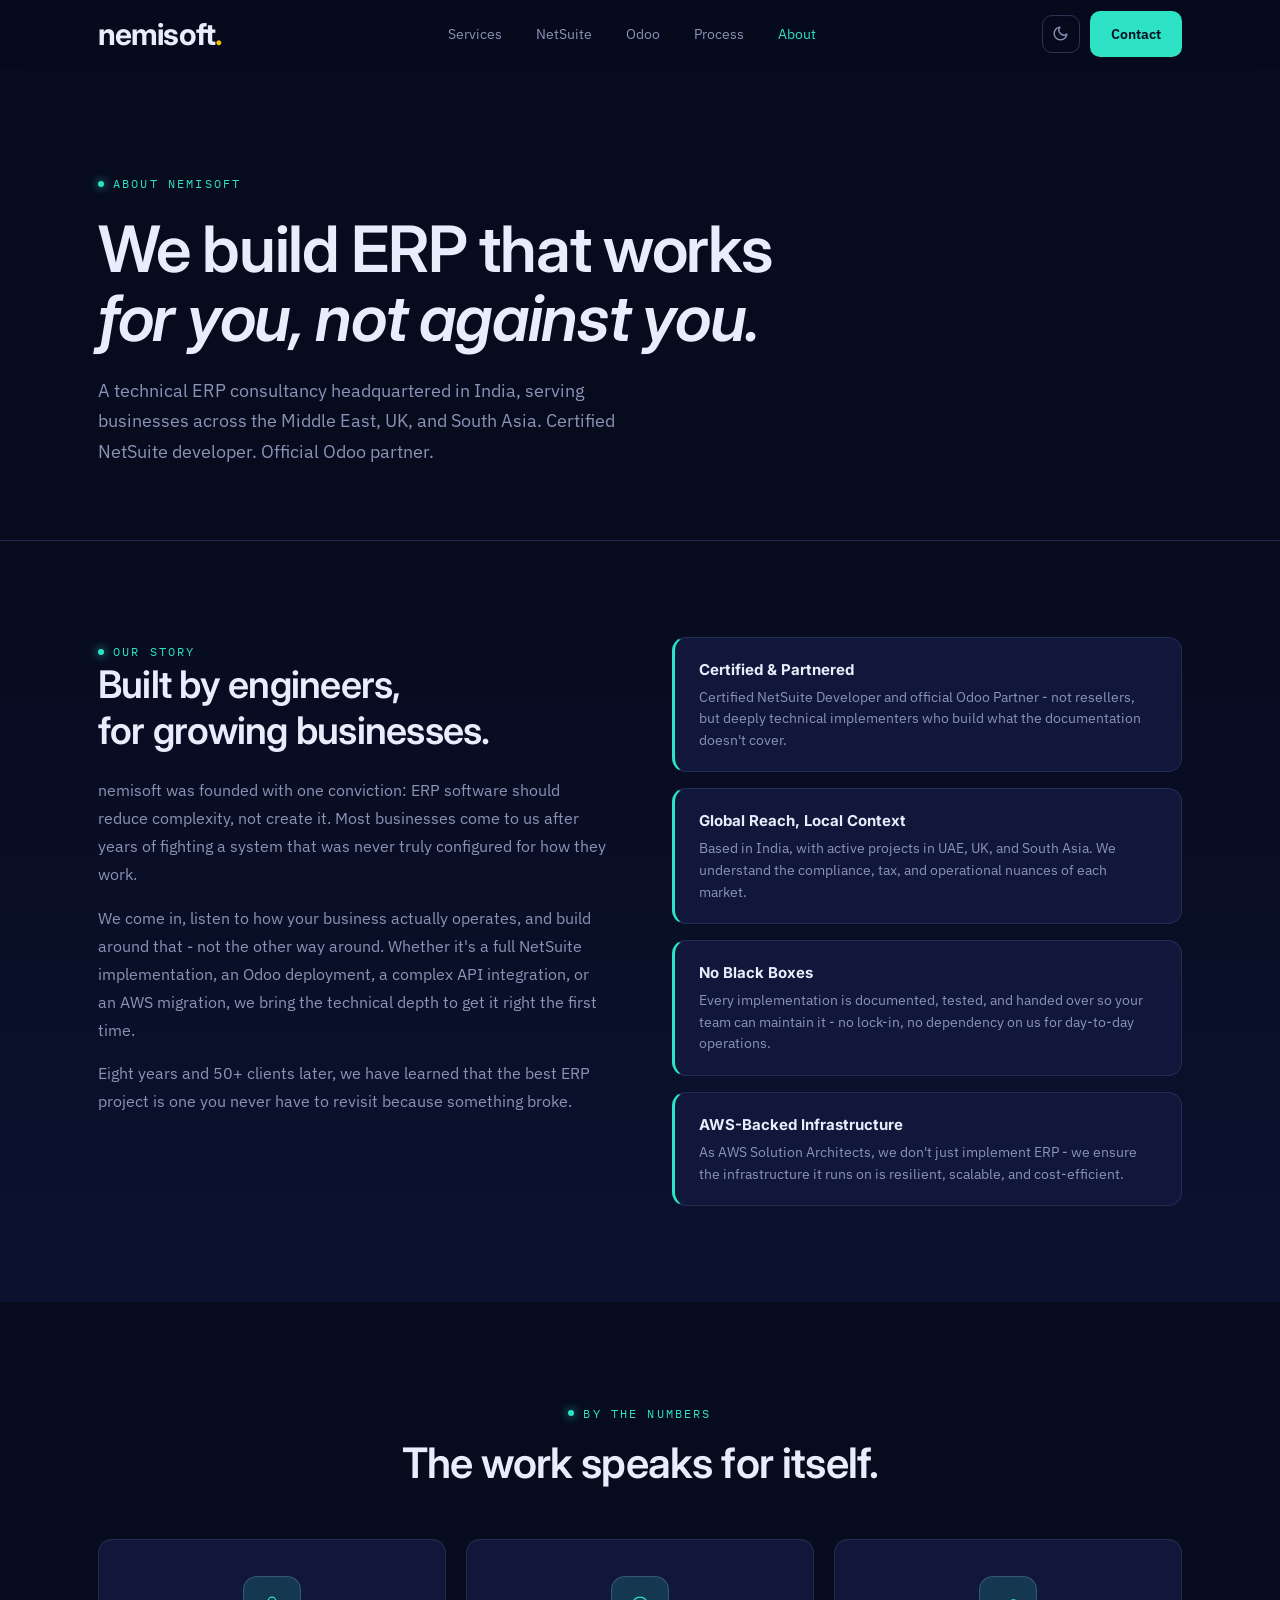
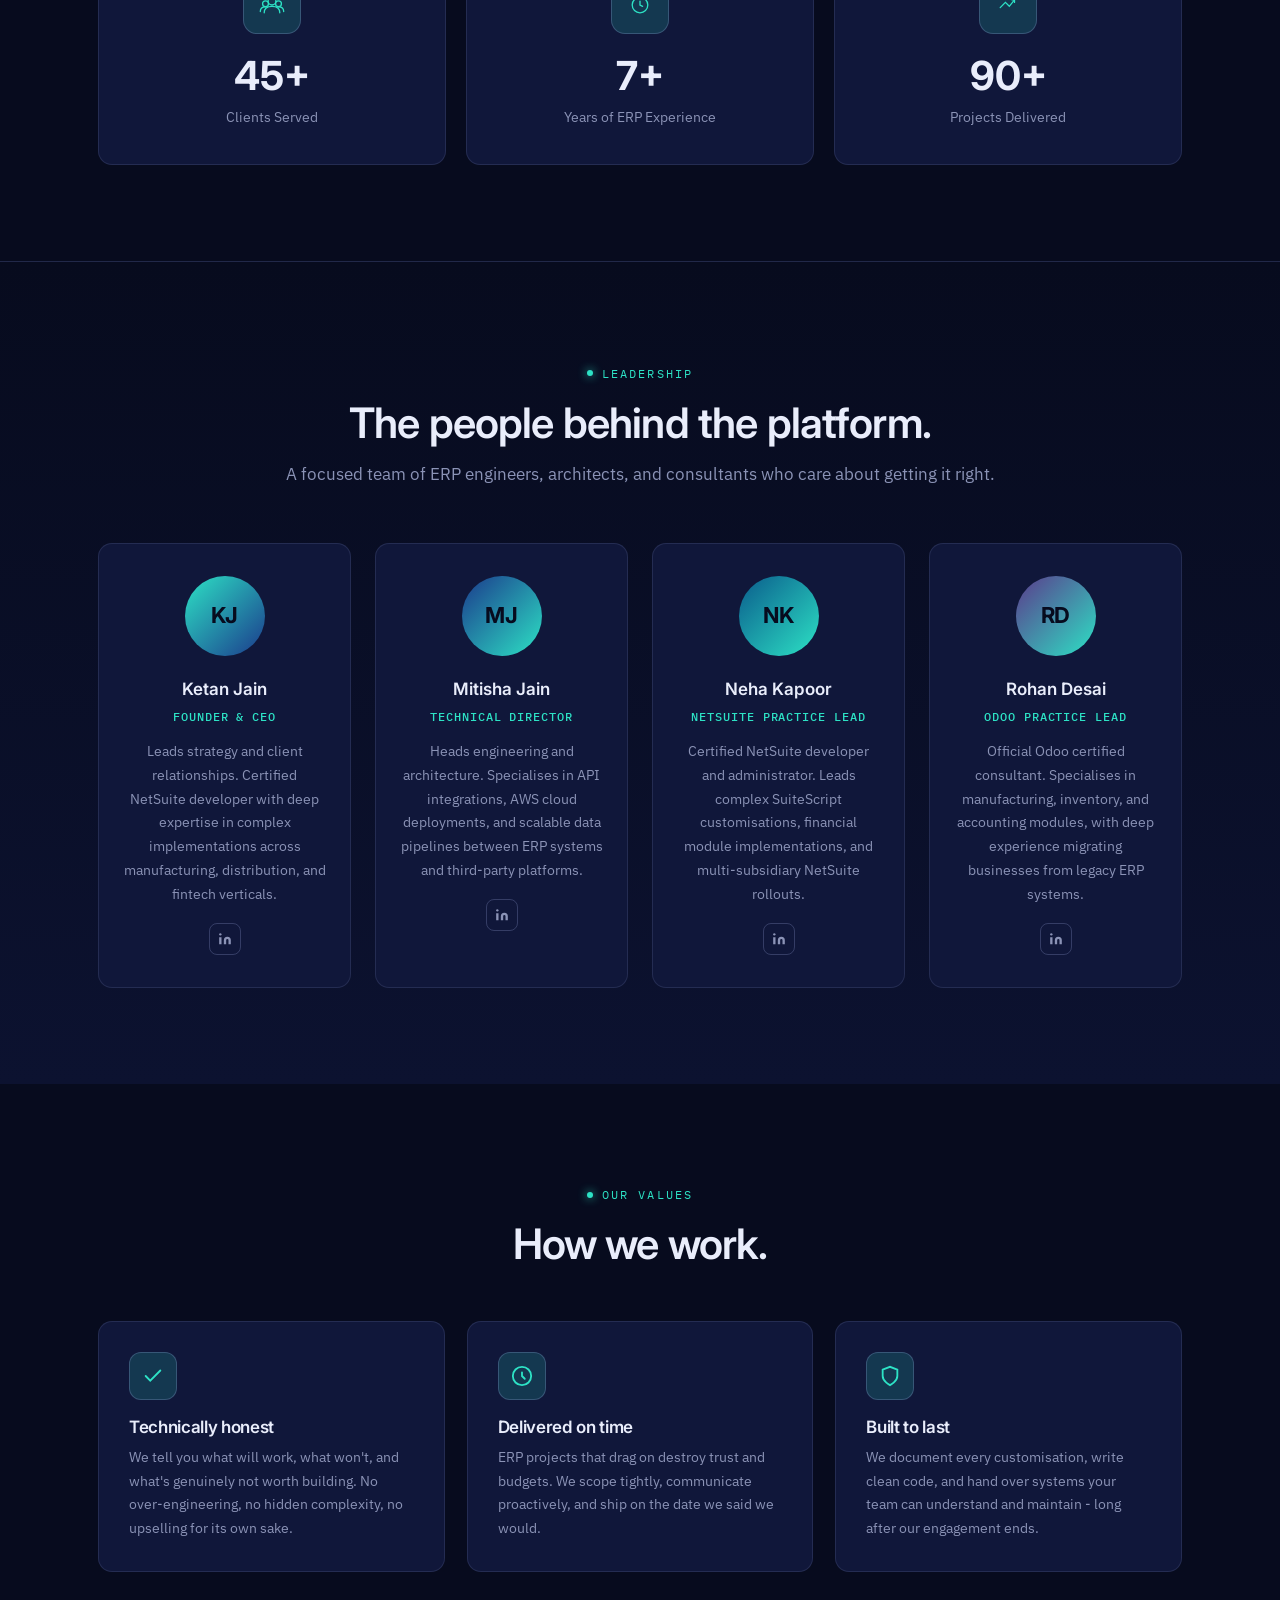
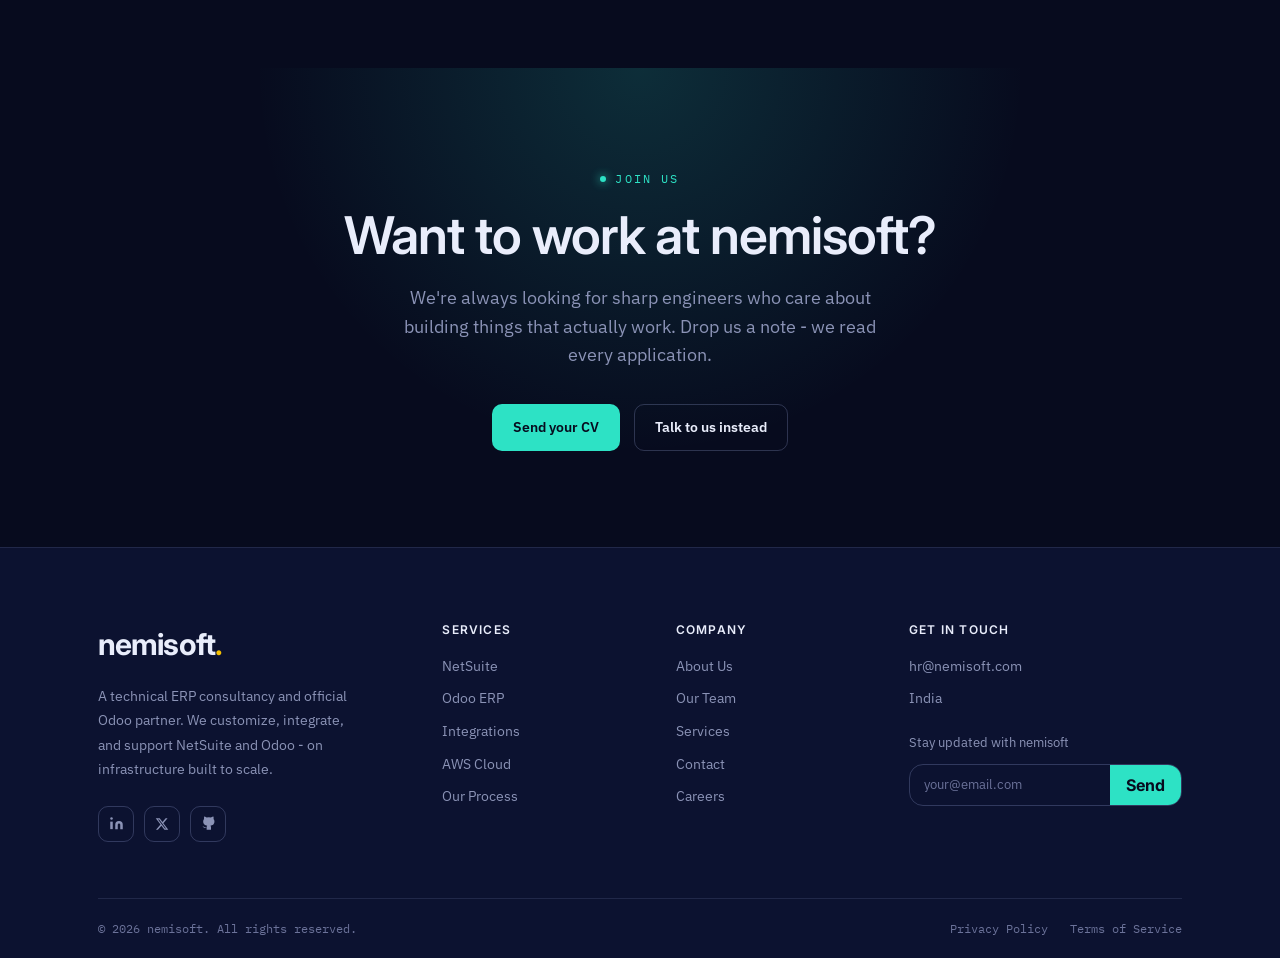
==== about.html @ bb397368 "b" ====
﻿<!DOCTYPE html>
<html lang="en">
<head>
<meta charset="UTF-8">
<meta name="viewport" content="width=device-width, initial-scale=1.0">
<title>About - nemisoft.</title>
<meta name="description" content="nemisoft is a technical ERP consultancy and official Odoo partner. Meet our team and learn how we work.">
<link rel="preconnect" href="https://fonts.googleapis.com">
<link rel="preconnect" href="https://fonts.gstatic.com" crossorigin>
<link href="https://fonts.googleapis.com/css2?family=Inter:wght@500;600;700&family=IBM+Plex+Sans:wght@400;500;600&family=IBM+Plex+Mono:wght@400;500&display=swap" rel="stylesheet">
<link rel="stylesheet" href="styles.css">
</head>
<body>

<header id="hdr">
  <div class="wrap">
    <nav>
      <a href="index.html" class="logo">nemisoft<span class="dot">.</span></a>
      <div class="nav-links">
        <a href="index.html#services">Services</a>
        <a href="index.html#netsuite">NetSuite</a>
        <a href="index.html#odoo-detail">Odoo</a>
        <a href="index.html#process">Process</a>
        <a href="about.html" class="active">About</a>
      </div>
      <div class="nav-right">
        <button class="theme-toggle" id="themeToggle" aria-label="Toggle light/dark theme">
          <svg class="icon-moon" width="17" height="17" viewBox="0 0 24 24" fill="none" stroke="currentColor" stroke-width="2" stroke-linecap="round" stroke-linejoin="round"><path d="M21 12.79A9 9 0 1 1 11.21 3 7 7 0 0 0 21 12.79z"/></svg>
          <svg class="icon-sun" width="17" height="17" viewBox="0 0 24 24" fill="none" stroke="currentColor" stroke-width="2" stroke-linecap="round" stroke-linejoin="round" style="display:none"><circle cx="12" cy="12" r="5"/><line x1="12" y1="1" x2="12" y2="3"/><line x1="12" y1="21" x2="12" y2="23"/><line x1="4.22" y1="4.22" x2="5.64" y2="5.64"/><line x1="18.36" y1="18.36" x2="19.78" y2="19.78"/><line x1="1" y1="12" x2="3" y2="12"/><line x1="21" y1="12" x2="23" y2="12"/><line x1="4.22" y1="19.78" x2="5.64" y2="18.36"/><line x1="18.36" y1="5.64" x2="19.78" y2="4.22"/></svg>
        </button>
        <a href="index.html#contact" class="btn btn-primary">Contact</a>
      </div>
    </nav>
  </div>
</header>

<!-- ABOUT HERO -->
<section class="about-hero">
  <div class="wrap">
    <span class="eyebrow">About nemisoft</span>
    <h1>We build ERP that works<br><em>for you, not against you.</em></h1>
    <p class="lede">A technical ERP consultancy headquartered in India, serving businesses across the Middle East, UK, and South Asia. Certified NetSuite developer. Official Odoo partner.</p>
  </div>
</section>

<!-- OUR STORY -->
<section class="ns">
  <div class="wrap">
    <div class="about-story-grid">
      <div class="about-story-text reveal">
        <span class="eyebrow">Our story</span>
        <h2>Built by engineers,<br>for growing businesses.</h2>
        <p>nemisoft was founded with one conviction: ERP software should reduce complexity, not create it. Most businesses come to us after years of fighting a system that was never truly configured for how they work.</p>
        <p>We come in, listen to how your business actually operates, and build around that - not the other way around. Whether it's a full NetSuite implementation, an Odoo deployment, a complex API integration, or an AWS migration, we bring the technical depth to get it right the first time.</p>
        <p>Eight years and 50+ clients later, we have learned that the best ERP project is one you never have to revisit because something broke.</p>
      </div>
      <div class="about-hl-list reveal">
        <div class="about-hl">
          <strong>Certified &amp; Partnered</strong>
          <p>Certified NetSuite Developer and official Odoo Partner - not resellers, but deeply technical implementers who build what the documentation doesn't cover.</p>
        </div>
        <div class="about-hl">
          <strong>Global Reach, Local Context</strong>
          <p>Based in India, with active projects in UAE, UK, and South Asia. We understand the compliance, tax, and operational nuances of each market.</p>
        </div>
        <div class="about-hl">
          <strong>No Black Boxes</strong>
          <p>Every implementation is documented, tested, and handed over so your team can maintain it - no lock-in, no dependency on us for day-to-day operations.</p>
        </div>
        <div class="about-hl">
          <strong>AWS-Backed Infrastructure</strong>
          <p>As AWS Solution Architects, we don't just implement ERP - we ensure the infrastructure it runs on is resilient, scalable, and cost-efficient.</p>
        </div>
      </div>
    </div>
  </div>
</section>

<!-- STATS -->
<section>
  <div class="wrap">
    <div class="sec-head reveal" style="text-align:center;max-width:100%">
      <span class="eyebrow">By the numbers</span>
      <h2>The work speaks for itself.</h2>
    </div>
    <div class="stats-grid">
      <div class="stat-card reveal">
        <div class="stat-icon">
          <svg viewBox="0 0 40 40" fill="none" stroke="currentColor" stroke-width="2" stroke-linecap="round">
            <path d="M8 32 Q8 22 20 22 Q32 22 32 32"/><circle cx="20" cy="14" r="6"/><circle cx="10" cy="18" r="4.5"/><path d="M2 30 Q2 23 10 23"/><circle cx="30" cy="18" r="4.5"/><path d="M38 30 Q38 23 30 23"/>
          </svg>
        </div>
        <div class="stat-num">50+</div>
        <div class="stat-label">Clients Served</div>
      </div>
      <div class="stat-card reveal">
        <div class="stat-icon">
          <svg viewBox="0 0 40 40" fill="none" stroke="currentColor" stroke-width="2" stroke-linecap="round">
            <circle cx="20" cy="20" r="12"/><polyline points="20 14 20 20 24 22"/>
          </svg>
        </div>
        <div class="stat-num">8+</div>
        <div class="stat-label">Years of ERP Experience</div>
      </div>
      <div class="stat-card reveal">
        <div class="stat-icon">
          <svg viewBox="0 0 40 40" fill="none" stroke="currentColor" stroke-width="2" stroke-linecap="round">
            <path d="M8 24 L16 16 L22 22 L30 12"/><polyline points="26 12 30 12 30 16"/>
          </svg>
        </div>
        <div class="stat-num">100+</div>
        <div class="stat-label">Projects Delivered</div>
      </div>
    </div>
  </div>
</section>

<!-- TEAM -->
<section id="team" class="ns">
  <div class="wrap">
    <div class="sec-head reveal" style="text-align:center;max-width:100%">
      <span class="eyebrow">Leadership</span>
      <h2>The people behind the platform.</h2>
      <p>A focused team of ERP engineers, architects, and consultants who care about getting it right.</p>
    </div>
    <div class="team-grid">
      <div class="team-card reveal">
        <div class="team-avatar">KJ</div>
        <div class="team-name">Ketan Jain</div>
        <div class="team-title">Founder &amp; CEO</div>
        <p class="team-bio">Leads strategy and client relationships. Certified NetSuite developer with deep expertise in complex implementations across manufacturing, distribution, and fintech verticals.</p>
        <div class="team-links">
          <a href="#" aria-label="LinkedIn">
            <svg width="14" height="14" viewBox="0 0 24 24" fill="currentColor"><path d="M16 8a6 6 0 0 1 6 6v7h-4v-7a2 2 0 0 0-2-2 2 2 0 0 0-2 2v7h-4v-7a6 6 0 0 1 6-6z"/><rect x="2" y="9" width="4" height="12"/><circle cx="4" cy="4" r="2"/></svg>
          </a>
        </div>
      </div>
      <div class="team-card reveal">
        <div class="team-avatar" style="background:linear-gradient(135deg,#1B3A8C 0%,var(--teal) 100%)">MJ</div>
        <div class="team-name">Mitisha Jain</div>
        <div class="team-title">Technical Director</div>
        <p class="team-bio">Heads engineering and architecture. Specialises in API integrations, AWS cloud deployments, and scalable data pipelines between ERP systems and third-party platforms.</p>
        <div class="team-links">
          <a href="#" aria-label="LinkedIn">
            <svg width="14" height="14" viewBox="0 0 24 24" fill="currentColor"><path d="M16 8a6 6 0 0 1 6 6v7h-4v-7a2 2 0 0 0-2-2 2 2 0 0 0-2 2v7h-4v-7a6 6 0 0 1 6-6z"/><rect x="2" y="9" width="4" height="12"/><circle cx="4" cy="4" r="2"/></svg>
          </a>
        </div>
      </div>
      <div class="team-card reveal">
        <div class="team-avatar" style="background:linear-gradient(135deg,#0A5C8C 0%,#2DE2C5 100%)">NK</div>
        <div class="team-name">Neha Kapoor</div>
        <div class="team-title">NetSuite Practice Lead</div>
        <p class="team-bio">Certified NetSuite developer and administrator. Leads complex SuiteScript customisations, financial module implementations, and multi-subsidiary NetSuite rollouts.</p>
        <div class="team-links">
          <a href="#" aria-label="LinkedIn">
            <svg width="14" height="14" viewBox="0 0 24 24" fill="currentColor"><path d="M16 8a6 6 0 0 1 6 6v7h-4v-7a2 2 0 0 0-2-2 2 2 0 0 0-2 2v7h-4v-7a6 6 0 0 1 6-6z"/><rect x="2" y="9" width="4" height="12"/><circle cx="4" cy="4" r="2"/></svg>
          </a>
        </div>
      </div>
      <div class="team-card reveal">
        <div class="team-avatar" style="background:linear-gradient(135deg,#5B3A8C 0%,#2DE2C5 100%)">RD</div>
        <div class="team-name">Rohan Desai</div>
        <div class="team-title">Odoo Practice Lead</div>
        <p class="team-bio">Official Odoo certified consultant. Specialises in manufacturing, inventory, and accounting modules, with deep experience migrating businesses from legacy ERP systems.</p>
        <div class="team-links">
          <a href="#" aria-label="LinkedIn">
            <svg width="14" height="14" viewBox="0 0 24 24" fill="currentColor"><path d="M16 8a6 6 0 0 1 6 6v7h-4v-7a2 2 0 0 0-2-2 2 2 0 0 0-2 2v7h-4v-7a6 6 0 0 1 6-6z"/><rect x="2" y="9" width="4" height="12"/><circle cx="4" cy="4" r="2"/></svg>
          </a>
        </div>
      </div>
    </div>
  </div>
</section>

<!-- VALUES -->
<section>
  <div class="wrap">
    <div class="sec-head reveal" style="text-align:center;max-width:100%">
      <span class="eyebrow">Our values</span>
      <h2>How we work.</h2>
    </div>
    <div class="values-grid">
      <div class="value-card reveal">
        <div class="value-icon">
          <svg viewBox="0 0 24 24" fill="none" stroke="currentColor" stroke-width="2" stroke-linecap="round"><polyline points="20 6 9 17 4 12"/></svg>
        </div>
        <h3>Technically honest</h3>
        <p>We tell you what will work, what won't, and what's genuinely not worth building. No over-engineering, no hidden complexity, no upselling for its own sake.</p>
      </div>
      <div class="value-card reveal">
        <div class="value-icon">
          <svg viewBox="0 0 24 24" fill="none" stroke="currentColor" stroke-width="2" stroke-linecap="round"><circle cx="12" cy="12" r="10"/><path d="M12 8v4l3 3"/></svg>
        </div>
        <h3>Delivered on time</h3>
        <p>ERP projects that drag on destroy trust and budgets. We scope tightly, communicate proactively, and ship on the date we said we would.</p>
      </div>
      <div class="value-card reveal">
        <div class="value-icon">
          <svg viewBox="0 0 24 24" fill="none" stroke="currentColor" stroke-width="2" stroke-linecap="round"><path d="M12 22s8-4 8-10V5l-8-3-8 3v7c0 6 8 10 8 10z"/></svg>
        </div>
        <h3>Built to last</h3>
        <p>We document every customisation, write clean code, and hand over systems your team can understand and maintain - long after our engagement ends.</p>
      </div>
    </div>
  </div>
</section>

<!-- CAREERS CTA -->
<section class="cta-final" id="careers">
  <div class="wrap reveal">
    <span class="eyebrow">Join us</span>
    <h2>Want to work at nemisoft?</h2>
    <p>We're always looking for sharp engineers who care about building things that actually work. Drop us a note - we read every application.</p>
    <div class="cta-row">
      <a href="mailto:careers@nemisoft.com?subject=Career%20inquiry" class="btn btn-primary">Send your CV</a>
      <a href="index.html#contact" class="btn btn-ghost">Talk to us instead</a>
    </div>
  </div>
</section>

<!-- FOOTER -->
<footer>
  <div class="wrap">
    <div class="footer-main">
      <div>
        <a href="index.html" class="logo">nemisoft<span class="dot">.</span></a>
        <p class="footer-brand-desc">A technical ERP consultancy and official Odoo partner. We customize, integrate, and support NetSuite and Odoo - on infrastructure built to scale.</p>
        <div class="footer-social">
          <a href="#" aria-label="LinkedIn">
            <svg width="15" height="15" viewBox="0 0 24 24" fill="currentColor"><path d="M16 8a6 6 0 0 1 6 6v7h-4v-7a2 2 0 0 0-2-2 2 2 0 0 0-2 2v7h-4v-7a6 6 0 0 1 6-6z"/><rect x="2" y="9" width="4" height="12"/><circle cx="4" cy="4" r="2"/></svg>
          </a>
          <a href="#" aria-label="X (Twitter)">
            <svg width="14" height="14" viewBox="0 0 24 24" fill="currentColor"><path d="M18.244 2.25h3.308l-7.227 8.26 8.502 11.24H16.17l-5.214-6.817L4.99 21.75H1.68l7.73-8.835L1.254 2.25H8.08l4.713 6.231zm-1.161 17.52h1.833L7.084 4.126H5.117z"/></svg>
          </a>
          <a href="#" aria-label="GitHub">
            <svg width="15" height="15" viewBox="0 0 24 24" fill="currentColor"><path d="M9 19c-5 1.5-5-2.5-7-3m14 6v-3.87a3.37 3.37 0 0 0-.94-2.61c3.14-.35 6.44-1.54 6.44-7A5.44 5.44 0 0 0 20 4.77 5.07 5.07 0 0 0 19.91 1S18.73.65 16 2.48a13.38 13.38 0 0 0-7 0C6.27.65 5.09 1 5.09 1A5.07 5.07 0 0 0 5 4.77a5.44 5.44 0 0 0-1.5 3.78c0 5.42 3.3 6.61 6.44 7A3.37 3.37 0 0 0 9 18.13V22"/></svg>
          </a>
        </div>
      </div>
      <div>
        <div class="footer-col-head">Services</div>
        <ul class="footer-ul">
          <li><a href="index.html#netsuite">NetSuite</a></li>
          <li><a href="index.html#odoo-detail">Odoo ERP</a></li>
          <li><a href="index.html#services">Integrations</a></li>
          <li><a href="index.html#services">AWS Cloud</a></li>
          <li><a href="index.html#process">Our Process</a></li>
        </ul>
      </div>
      <div>
        <div class="footer-col-head">Company</div>
        <ul class="footer-ul">
          <li><a href="about.html">About Us</a></li>
          <li><a href="about.html#team">Our Team</a></li>
          <li><a href="index.html#services">Services</a></li>
          <li><a href="index.html#contact">Contact</a></li>
          <li><a href="about.html#careers">Careers</a></li>
        </ul>
      </div>
      <div>
        <div class="footer-col-head">Get in Touch</div>
        <ul class="footer-ul">
          <li>hr@nemisoft.com</li>
          <li>India</li>
        </ul>
        <p class="footer-newsletter-label">Stay updated with nemisoft</p>
        <form class="footer-form" onsubmit="return false">
          <input type="email" placeholder="your@email.com" aria-label="Email address">
          <button type="submit">Send</button>
        </form>
      </div>
    </div>
    <div class="footer-bottom">
      <span class="copy">© 2026 nemisoft. All rights reserved.</span>
      <div class="footer-bottom-links">
        <a href="#">Privacy Policy</a>
        <a href="#">Terms of Service</a>
      </div>
    </div>
  </div>
</footer>

<script src="script.js"></script>
</body>
</html>
---- styles.css ----
﻿:root{
  --ink:#070B1E;
  --ink-2:#0C1230;
  --panel:#10173A;
  --panel-2:#141C46;
  --line:rgba(180,196,255,.12);
  --line-strong:rgba(180,196,255,.22);
  --text:#E9EDFB;
  --muted:#8B93B6;
  --muted-2:#6B7299;
  --teal:#2DE2C5;
  --teal-deep:#16B79E;
  --glow:rgba(45,226,197,.16);
  --logo-dot:#F5C000;
  --logo-text:var(--text);
  --maxw:1140px;
  --r:14px;
}
body.light{
  --ink:#F4F6FF;
  --ink-2:#E8ECFB;
  --panel:#FFFFFF;
  --panel-2:#EEF1FC;
  --line:rgba(7,11,30,.09);
  --line-strong:rgba(7,11,30,.16);
  --text:#070B1E;
  --muted:#505880;
  --muted-2:#7B82A8;
  --teal:#0A9478;
  --teal-deep:#077A62;
  --glow:rgba(10,148,120,.13);
  --logo-text:#1B3A8C;
}
body.light header{background:rgba(244,246,255,.8)}
body.light header.scrolled{background:rgba(244,246,255,.95)}

*{box-sizing:border-box;margin:0;padding:0}
html{scroll-behavior:smooth}
body{
  background:var(--ink);
  color:var(--text);
  font-family:"IBM Plex Sans",system-ui,sans-serif;
  line-height:1.6;
  -webkit-font-smoothing:antialiased;
  overflow-x:hidden;
  transition:background .3s,color .3s;
}
a{color:inherit;text-decoration:none}
::selection{background:var(--teal);color:var(--ink)}

.wrap{max-width:var(--maxw);margin:0 auto;padding:0 28px}
.eyebrow{
  font-family:"IBM Plex Mono",monospace;
  font-size:12px;letter-spacing:.18em;text-transform:uppercase;
  color:var(--teal);display:inline-flex;align-items:center;gap:9px;
}
.eyebrow::before{content:"";width:6px;height:6px;border-radius:50%;background:var(--teal);box-shadow:0 0 10px var(--teal)}
.ew-dot{display:inline-block;width:6px;height:6px;border-radius:50%;background:var(--teal);box-shadow:0 0 10px var(--teal);vertical-align:middle}
h1,h2,h3{font-family:"Inter",sans-serif;font-weight:600;line-height:1.08;letter-spacing:-.02em}

/* ---------- NAV ---------- */
header{
  position:sticky;top:0;z-index:50;
  background:rgba(7,11,30,.72);backdrop-filter:blur(14px);
  border-bottom:1px solid transparent;transition:border-color .3s,background .3s;
}
header.scrolled{border-bottom-color:var(--line);background:rgba(7,11,30,.9)}
nav{display:flex;align-items:center;justify-content:space-between;height:68px}
.logo{font-family:"Inter",sans-serif;font-weight:700;font-size:30px;letter-spacing:-.03em;color:var(--logo-text)}
.logo .dot{color:var(--logo-dot)}
.nav-links{display:flex;gap:34px;align-items:center}
.nav-links a{font-size:14px;color:var(--muted);transition:color .2s;position:relative}
.nav-links a:hover{color:var(--text)}
.nav-links a.active{color:var(--teal)}
.btn{
  font-family:"IBM Plex Sans",sans-serif;font-weight:600;font-size:14px;
  padding:11px 20px;border-radius:10px;cursor:pointer;border:1px solid transparent;
  transition:transform .15s,box-shadow .25s,background .2s,border-color .2s;display:inline-block;
}
.btn-primary{background:var(--teal);color:var(--ink);box-shadow:0 0 0 0 var(--glow)}
.btn-primary:hover{transform:translateY(-2px);box-shadow:0 12px 34px -8px var(--glow)}
.btn-ghost{background:transparent;color:var(--text);border-color:var(--line-strong)}
.btn-ghost:hover{border-color:var(--teal);color:var(--teal)}
.nav-right{display:flex;align-items:center;gap:10px}
.theme-toggle{
  background:transparent;border:1px solid var(--line-strong);color:var(--muted);
  width:38px;height:38px;border-radius:10px;cursor:pointer;
  display:grid;place-items:center;
  transition:border-color .2s,color .2s;flex:none;
}
.theme-toggle:hover{border-color:var(--teal);color:var(--teal)}

/* ---------- HERO ---------- */
.hero{position:relative;padding:84px 0 70px}
.hero-grid{display:grid;grid-template-columns:1.05fr .95fr;gap:56px;align-items:center}
.hero h1{font-size:clamp(38px,5.4vw,64px);margin:22px 0 0}
.hero h1 em{font-style:normal;color:var(--teal)}
.hero .lede{font-size:18px;color:var(--muted);max-width:520px;margin-top:22px}
.hero-cta{display:flex;gap:14px;margin-top:34px;flex-wrap:wrap}
.hero-meta{margin-top:40px;display:flex;gap:30px;flex-wrap:wrap;font-family:"IBM Plex Mono",monospace;font-size:12.5px;color:var(--muted-2);letter-spacing:.04em}
.hero-meta span{color:var(--text)}

/* ---------- DIAGRAM ---------- */
.diagram{position:relative;width:100%;max-width:460px;margin:0 auto;aspect-ratio:1/1}
.diagram svg{position:absolute;inset:0;width:100%;height:100%;overflow:visible}
.node{
  position:absolute;transform:translate(-50%,-50%);
  font-family:"IBM Plex Mono",monospace;font-size:12px;letter-spacing:.02em;
  background:var(--panel);border:1px solid var(--line-strong);color:var(--muted);
  padding:7px 12px;border-radius:9px;white-space:nowrap;transition:.25s;
}
.node:hover{border-color:var(--teal);color:var(--text);transform:translate(-50%,-50%) scale(1.06)}
.node.hub{
  background:linear-gradient(160deg,var(--panel-2),var(--panel));
  border-color:var(--teal);color:var(--text);font-family:"Inter",sans-serif;
  font-weight:600;font-size:17px;padding:16px 22px;letter-spacing:-.01em;
  box-shadow:0 0 0 1px var(--glow),0 22px 60px -20px var(--glow);
}
.node.hub small{display:block;font-family:"IBM Plex Mono",monospace;font-weight:400;font-size:10px;color:var(--teal);letter-spacing:.16em;margin-top:3px}
.line{stroke:var(--line-strong);stroke-width:1;fill:none}
.line-anim{stroke:var(--teal);stroke-width:1.4;fill:none;stroke-dasharray:4 10;opacity:.55;animation:flow 2.4s linear infinite}
@keyframes flow{to{stroke-dashoffset:-28}}
.pulse{fill:var(--teal)}

/* ---------- PARTNER LOGOS ---------- */
.partner-logos{display:flex;flex-direction:column;gap:24px;max-width:480px;margin:0 auto}
.pl-item{display:flex;flex-direction:row;align-items:center;gap:20px}
.pl-divider{display:none}
.pl-ns-img,.pl-logo-img,.pl-odoo-img{width:200px;height:70px;object-fit:contain;filter:brightness(0) invert(1)}
body.light .pl-ns-img, body.light .pl-logo-img, body.light .pl-odoo-img{filter:none}
.pl-tag{
  font-family:"IBM Plex Mono",monospace;font-size:13px;letter-spacing:.13em;
  text-transform:uppercase;color:var(--muted);
}

/* ---------- LOGO STRIP ---------- */
.strip{border-top:1px solid var(--line);border-bottom:1px solid var(--line);padding:26px 0}
.strip-inner{display:flex;align-items:center;gap:30px;flex-wrap:wrap;justify-content:space-between}
.strip-label{font-family:"IBM Plex Mono",monospace;font-size:11.5px;letter-spacing:.16em;text-transform:uppercase;color:var(--muted-2)}
.strip-items{display:flex;gap:34px;flex-wrap:wrap;font-family:"Inter",sans-serif;font-weight:500;font-size:16px;color:var(--muted)}
.strip-items span{transition:color .2s}
.strip-items span:hover{color:var(--text)}

/* ---------- SECTIONS ---------- */
section{padding:96px 0}
.sec-head{max-width:640px;margin-bottom:54px}
.sec-head h2{font-size:clamp(28px,3.8vw,42px);margin-top:16px}
.sec-head p{color:var(--muted);font-size:17px;margin-top:16px}

/* services */
.svc-grid{display:grid;grid-template-columns:repeat(2,1fr);gap:20px}
.card{
  background:linear-gradient(180deg,var(--ink-2),var(--ink));
  border:1px solid var(--line);border-radius:var(--r);padding:30px 28px;
  transition:border-color .3s,transform .3s,background .3s;position:relative;overflow:hidden;
}
.card::after{content:"";position:absolute;inset:0;background:radial-gradient(420px circle at top right,var(--glow),transparent 60%);opacity:0;transition:opacity .35s}
.card:hover{border-color:var(--line-strong);transform:translateY(-4px)}
.card:hover::after{opacity:1}
.card .num{font-family:"IBM Plex Mono",monospace;font-size:12px;color:var(--teal);letter-spacing:.1em}
.card h3{font-size:22px;margin:14px 0 12px}
.card p{color:var(--muted);font-size:14.5px}
.card ul{list-style:none;margin-top:18px;display:flex;flex-direction:column;gap:10px}
.card li{font-size:14px;color:var(--text);display:flex;gap:10px;align-items:flex-start}
.card li::before{content:"";flex:none;width:6px;height:6px;margin-top:8px;border-radius:50%;background:var(--teal)}
.card.tall{grid-row:span 1}
.card-badge{
  position:absolute;top:16px;right:16px;
  font-family:"IBM Plex Mono",monospace;font-size:10px;letter-spacing:.14em;text-transform:uppercase;
  color:var(--ink);background:var(--teal);padding:4px 9px;border-radius:6px;font-weight:500;
}

/* netsuite detail */
.ns{background:linear-gradient(180deg,var(--ink),var(--ink-2));border-top:1px solid var(--line)}
.ns-grid{display:grid;grid-template-columns:repeat(2,1fr);gap:22px}
.ns-item{
  border:1px solid var(--line);border-radius:var(--r);padding:26px;
  background:var(--panel);transition:.3s;
}
.ns-item:hover{
  border-color:var(--teal);
  background:var(--panel-2);
  transform:translateY(-4px);
  box-shadow:0 10px 32px -8px var(--glow);
}
.ns-item h3{font-size:18px;margin-bottom:9px}
.ns-item h3 .k{font-family:"IBM Plex Mono",monospace;font-size:12px;color:var(--teal);margin-right:10px}
.ns-item p{color:var(--muted);font-size:14px}

/* process */
.proc{display:grid;grid-template-columns:repeat(4,1fr);gap:20px}
.step{
  background:var(--panel);
  border:1px solid var(--line);
  border-top:3px solid var(--teal);
  border-radius:var(--r);
  padding:32px 26px;
  position:relative;overflow:hidden;
  transition:transform .3s,box-shadow .3s,border-color .3s;
}
.step::after{
  content:"";position:absolute;inset:0;
  background:radial-gradient(380px circle at top left,var(--glow),transparent 60%);
  opacity:0;transition:opacity .35s;
}
.step:hover{transform:translateY(-6px);box-shadow:0 18px 48px -12px var(--glow);border-color:var(--teal)}
.step:hover::after{opacity:1}
.step .n{
  font-family:"IBM Plex Mono",monospace;font-size:12px;font-weight:500;
  color:var(--teal);letter-spacing:.18em;margin-bottom:20px;
}
.step h3{font-size:19px;margin-bottom:12px;color:var(--text)}
.step p{color:var(--muted);font-size:14px;line-height:1.65}

/* why */
.why-head{display:grid;grid-template-columns:1.05fr .95fr;gap:56px;align-items:center;margin-bottom:54px}
.why-head .sec-head{margin-bottom:0}
.why-photo{border-radius:var(--r);overflow:hidden;border:1px solid var(--line-strong);aspect-ratio:4/3}
.why-photo img{width:100%;height:100%;object-fit:cover;display:block}
.why-grid{display:grid;grid-template-columns:repeat(3,1fr);gap:20px}
.why{border:1px solid var(--line);border-radius:var(--r);padding:28px;background:linear-gradient(180deg,var(--ink-2),var(--ink))}
.why h3{font-size:17px;margin-bottom:10px;display:flex;align-items:center;gap:11px}
.why h3 .ic{width:30px;height:30px;flex:none;border-radius:8px;background:var(--glow);display:grid;place-items:center;color:var(--teal);font-family:"IBM Plex Mono",monospace;font-size:13px;border:1px solid var(--line-strong)}
.why p{color:var(--muted);font-size:14px}

/* stats */
.stats-grid{display:grid;grid-template-columns:repeat(3,1fr);gap:20px}
.stat-card{
  background:var(--panel);border:1px solid var(--line);border-radius:var(--r);
  padding:36px 28px;text-align:center;
  transition:transform .3s,box-shadow .3s,border-color .3s;
}
.stat-card:hover{transform:translateY(-5px);box-shadow:0 14px 40px -10px var(--glow);border-color:var(--teal)}
.stat-icon{
  width:58px;height:58px;border-radius:14px;
  background:var(--glow);border:1px solid var(--line-strong);
  display:flex;align-items:center;justify-content:center;
  margin:0 auto 20px;color:var(--teal);
}
.stat-icon svg{width:26px;height:26px}
.stat-num{font-family:"Inter",sans-serif;font-weight:700;font-size:40px;color:var(--text);line-height:1.1;margin-bottom:8px}
.stat-label{font-size:14px;color:var(--muted)}

/* testimonials */
.testi-outer{display:flex;align-items:center;gap:16px}
.testi-viewport{overflow:hidden;flex:1}
.testi-track{display:flex;flex-wrap:nowrap;transition:transform .45s cubic-bezier(.4,0,.2,1)}
.testi-card{
  flex:0 0 calc(50% - 12px);
  background:var(--panel);border:1px solid var(--line);border-radius:var(--r);
  padding:36px;display:flex;flex-direction:column;gap:20px;
  box-sizing:border-box;margin:0 6px;
}
.testi-brand{
  font-family:"Inter",sans-serif;font-weight:700;font-size:17px;
  color:var(--text);text-align:center;padding-bottom:18px;border-bottom:1px solid var(--line);
}
.testi-quote{font-size:15px;color:var(--muted);line-height:1.75;flex:1}
.testi-author strong{font-family:"Inter",sans-serif;font-weight:600;font-size:15px;color:var(--text);display:block;margin-top:4px}
.testi-author span{font-size:13px;color:var(--muted-2)}
.testi-btn{
  flex:none;width:44px;height:44px;border-radius:50%;
  border:1px solid var(--line-strong);background:transparent;color:var(--muted);
  cursor:pointer;display:grid;place-items:center;
  transition:border-color .2s,color .2s,background .2s;
}
.testi-btn:hover{border-color:var(--teal);color:var(--teal)}
.testi-dots{display:flex;gap:8px;justify-content:center;margin-top:28px}
.testi-dot{width:8px;height:8px;border-radius:50%;background:var(--line-strong);cursor:pointer;transition:background .2s,transform .2s;border:none}
.testi-dot.active{background:var(--teal);transform:scale(1.3)}

/* cta */
.cta-final{text-align:center;background:radial-gradient(700px circle at 50% 0,var(--glow),transparent 55%)}
.cta-final h2{font-size:clamp(30px,4.6vw,52px);max-width:760px;margin:18px auto 0}
.cta-final p{color:var(--muted);font-size:18px;margin:20px auto 0;max-width:520px}
.cta-row{margin-top:34px;display:flex;gap:14px;justify-content:center;flex-wrap:wrap;align-items:center}
.mail{font-family:"IBM Plex Mono",monospace;color:var(--muted);font-size:14px;margin-top:24px}
.mail a{color:var(--teal)}

/* footer */
footer{border-top:1px solid var(--line);background:var(--ink-2);padding:72px 0 0}
.footer-main{display:grid;grid-template-columns:1.6fr 1fr 1fr 1.4fr;gap:48px;padding-bottom:56px}
.footer-brand-desc{font-size:14px;color:var(--muted);line-height:1.75;margin-top:16px;max-width:260px}
.footer-social{display:flex;gap:10px;margin-top:24px}
.footer-social a{width:36px;height:36px;border-radius:10px;border:1px solid var(--line-strong);display:grid;place-items:center;color:var(--muted);transition:border-color .2s,color .2s,background .2s}
.footer-social a:hover{border-color:var(--teal);color:var(--teal);background:var(--glow)}
.footer-col-head{font-family:"Inter",sans-serif;font-weight:600;font-size:12px;color:var(--text);margin-bottom:18px;letter-spacing:.1em;text-transform:uppercase}
.footer-ul{list-style:none;display:flex;flex-direction:column;gap:13px}
.footer-ul a,.footer-ul li{font-size:14px;color:var(--muted);transition:color .2s;line-height:1.4}
.footer-ul a:hover{color:var(--teal)}
.footer-newsletter-label{font-size:13px;color:var(--muted);margin:24px 0 10px}
.footer-form{display:flex;border:1px solid var(--line-strong);border-radius:var(--r);overflow:hidden}
.footer-form input{flex:1;background:transparent;border:none;padding:10px 14px;font-size:13px;color:var(--text);outline:none;font-family:"IBM Plex Sans",sans-serif}
.footer-form input::placeholder{color:var(--muted-2)}
.footer-form button{background:var(--teal);color:var(--ink);border:none;padding:10px 16px;cursor:pointer;font-weight:700;font-size:16px;transition:opacity .2s;font-family:"Inter",sans-serif}
.footer-form button:hover{opacity:.85}
.footer-bottom{border-top:1px solid var(--line);display:flex;justify-content:space-between;align-items:center;padding:20px 0;gap:16px;flex-wrap:wrap}
.footer-bottom .copy{font-family:"IBM Plex Mono",monospace;font-size:12px;color:var(--muted-2)}
.footer-bottom-links{display:flex;gap:22px}
.footer-bottom-links a{font-family:"IBM Plex Mono",monospace;font-size:12px;color:var(--muted-2);transition:color .2s}
.footer-bottom-links a:hover{color:var(--text)}

/* about page */
.about-hero{padding:100px 0 72px}
.about-hero .eyebrow{margin-bottom:20px}
.about-hero h1{font-size:clamp(38px,5.4vw,64px);max-width:720px;margin-bottom:24px}
.about-hero .lede{font-size:18px;color:var(--muted);max-width:560px;line-height:1.7}
.about-story-grid{display:grid;grid-template-columns:1fr 1fr;gap:64px;align-items:start}
.about-story-text h2{font-size:clamp(26px,3.2vw,38px);line-height:1.2;margin-bottom:24px}
.about-story-text p{color:var(--muted);line-height:1.8;margin-bottom:16px;font-size:15.5px}
.about-hl-list{display:flex;flex-direction:column;gap:16px}
.about-hl{background:var(--panel);border:1px solid var(--line);border-left:3px solid var(--teal);border-radius:var(--r);padding:20px 24px;transition:.3s}
.about-hl:hover{background:var(--panel-2);transform:translateX(4px)}
.about-hl strong{display:block;font-family:"Inter",sans-serif;font-size:15px;color:var(--text);margin-bottom:5px}
.about-hl p{font-size:13.5px;color:var(--muted);margin:0;line-height:1.6}
.team-grid{display:grid;grid-template-columns:repeat(4,1fr);gap:24px;margin-top:52px}
.team-card{background:var(--panel);border:1px solid var(--line);border-radius:var(--r);padding:32px 24px;text-align:center;transition:transform .3s,box-shadow .3s,border-color .3s}
.team-card:hover{transform:translateY(-6px);box-shadow:0 18px 48px -12px var(--glow);border-color:var(--teal)}
.team-avatar{width:80px;height:80px;border-radius:50%;background:linear-gradient(135deg,var(--teal) 0%,#1B3A8C 100%);display:grid;place-items:center;margin:0 auto 20px;font-family:"Inter",sans-serif;font-size:22px;font-weight:700;color:var(--ink);letter-spacing:-.02em}
.team-name{font-family:"Inter",sans-serif;font-size:17px;font-weight:600;color:var(--text);margin-bottom:4px}
.team-title{font-size:12px;color:var(--teal);font-weight:500;margin-bottom:14px;font-family:"IBM Plex Mono",monospace;letter-spacing:.08em;text-transform:uppercase}
.team-bio{font-size:14px;color:var(--muted);line-height:1.7}
.team-links{display:flex;justify-content:center;gap:10px;margin-top:16px}
.team-links a{width:32px;height:32px;border-radius:8px;border:1px solid var(--line-strong);display:grid;place-items:center;color:var(--muted);transition:border-color .2s,color .2s}
.team-links a:hover{border-color:var(--teal);color:var(--teal)}
.values-grid{display:grid;grid-template-columns:repeat(3,1fr);gap:22px;margin-top:52px}
.value-card{border:1px solid var(--line);border-radius:var(--r);padding:30px;background:var(--panel);transition:.3s;position:relative;overflow:hidden}
.value-card::after{content:"";position:absolute;inset:0;background:radial-gradient(380px circle at top left,var(--glow),transparent 60%);opacity:0;transition:.35s}
.value-card:hover{border-color:var(--teal);transform:translateY(-4px)}
.value-card:hover::after{opacity:1}
.value-icon{width:48px;height:48px;border-radius:12px;background:var(--glow);border:1px solid var(--line-strong);display:grid;place-items:center;color:var(--teal);margin-bottom:18px}
.value-icon svg{width:22px;height:22px}
.value-card h3{font-size:17px;margin-bottom:10px;position:relative}
.value-card p{font-size:14px;color:var(--muted);line-height:1.7;position:relative}

/* reveal */
.reveal{opacity:0;transform:translateY(22px);transition:opacity .7s cubic-bezier(.2,.7,.2,1),transform .7s cubic-bezier(.2,.7,.2,1)}
.reveal.in{opacity:1;transform:none}

/* responsive */
@media(max-width:920px){
  .hero-grid{grid-template-columns:1fr;gap:48px}
  .partner-showcase{max-width:100%}
  .why-head{grid-template-columns:1fr}
  .why-grid{grid-template-columns:1fr}
  .ns-grid{grid-template-columns:1fr}
  .proc{grid-template-columns:repeat(2,1fr)}
}
@media(max-width:920px){
  .stats-grid{grid-template-columns:repeat(2,1fr)}
  .testi-card{flex:0 0 calc(100% - 12px)}
  .footer-main{grid-template-columns:1fr 1fr}
  .about-story-grid{grid-template-columns:1fr}
  .team-grid{grid-template-columns:repeat(2,1fr)}
  .values-grid{grid-template-columns:repeat(2,1fr)}
}
@media(max-width:640px){
  .nav-links{display:none}
  .proc{grid-template-columns:1fr}
  .svc-grid{grid-template-columns:1fr}
  .hero-meta{gap:18px}
  section{padding:72px 0}
  .strip-inner{flex-direction:column;align-items:flex-start;gap:16px}
  .footer-main{grid-template-columns:1fr}
  .team-grid{grid-template-columns:1fr}
  .values-grid{grid-template-columns:1fr}
}
@media(prefers-reduced-motion:reduce){
  *{animation:none!important;transition:none!important}
  .reveal{opacity:1;transform:none}
}
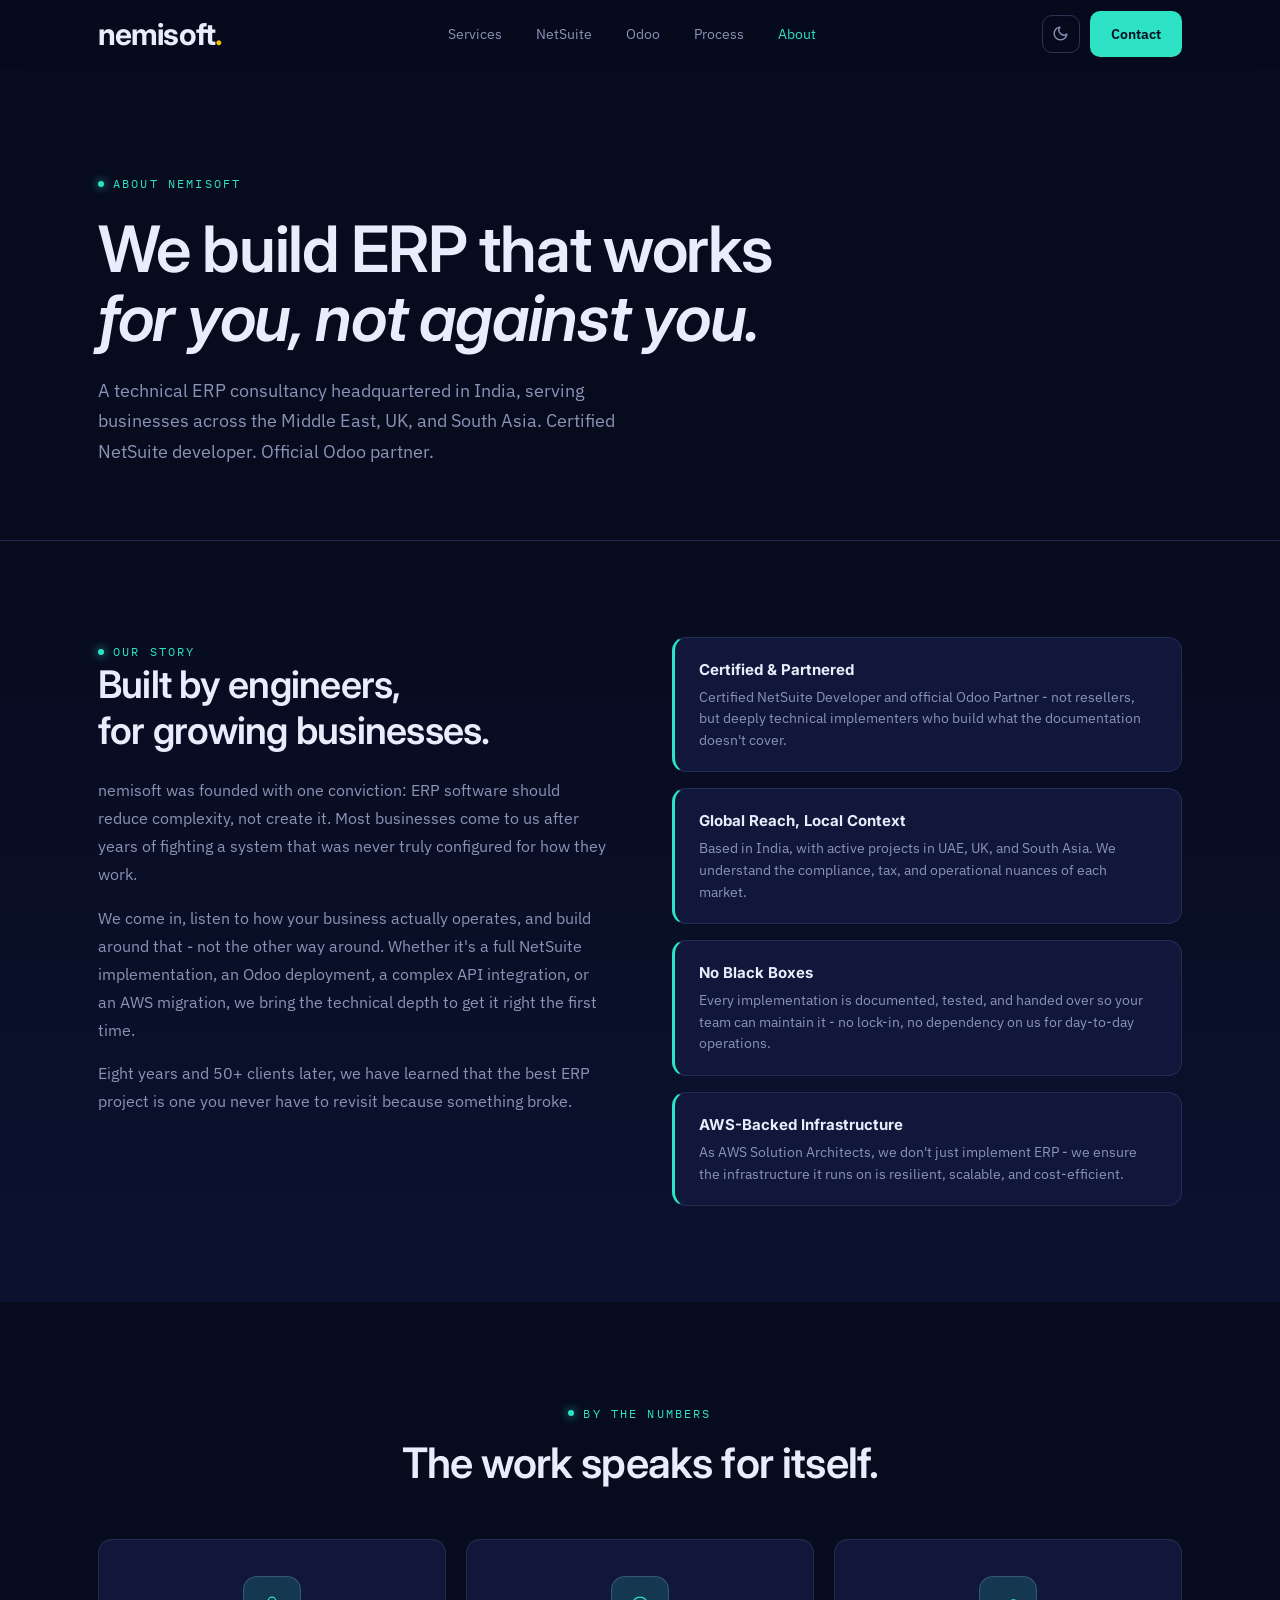
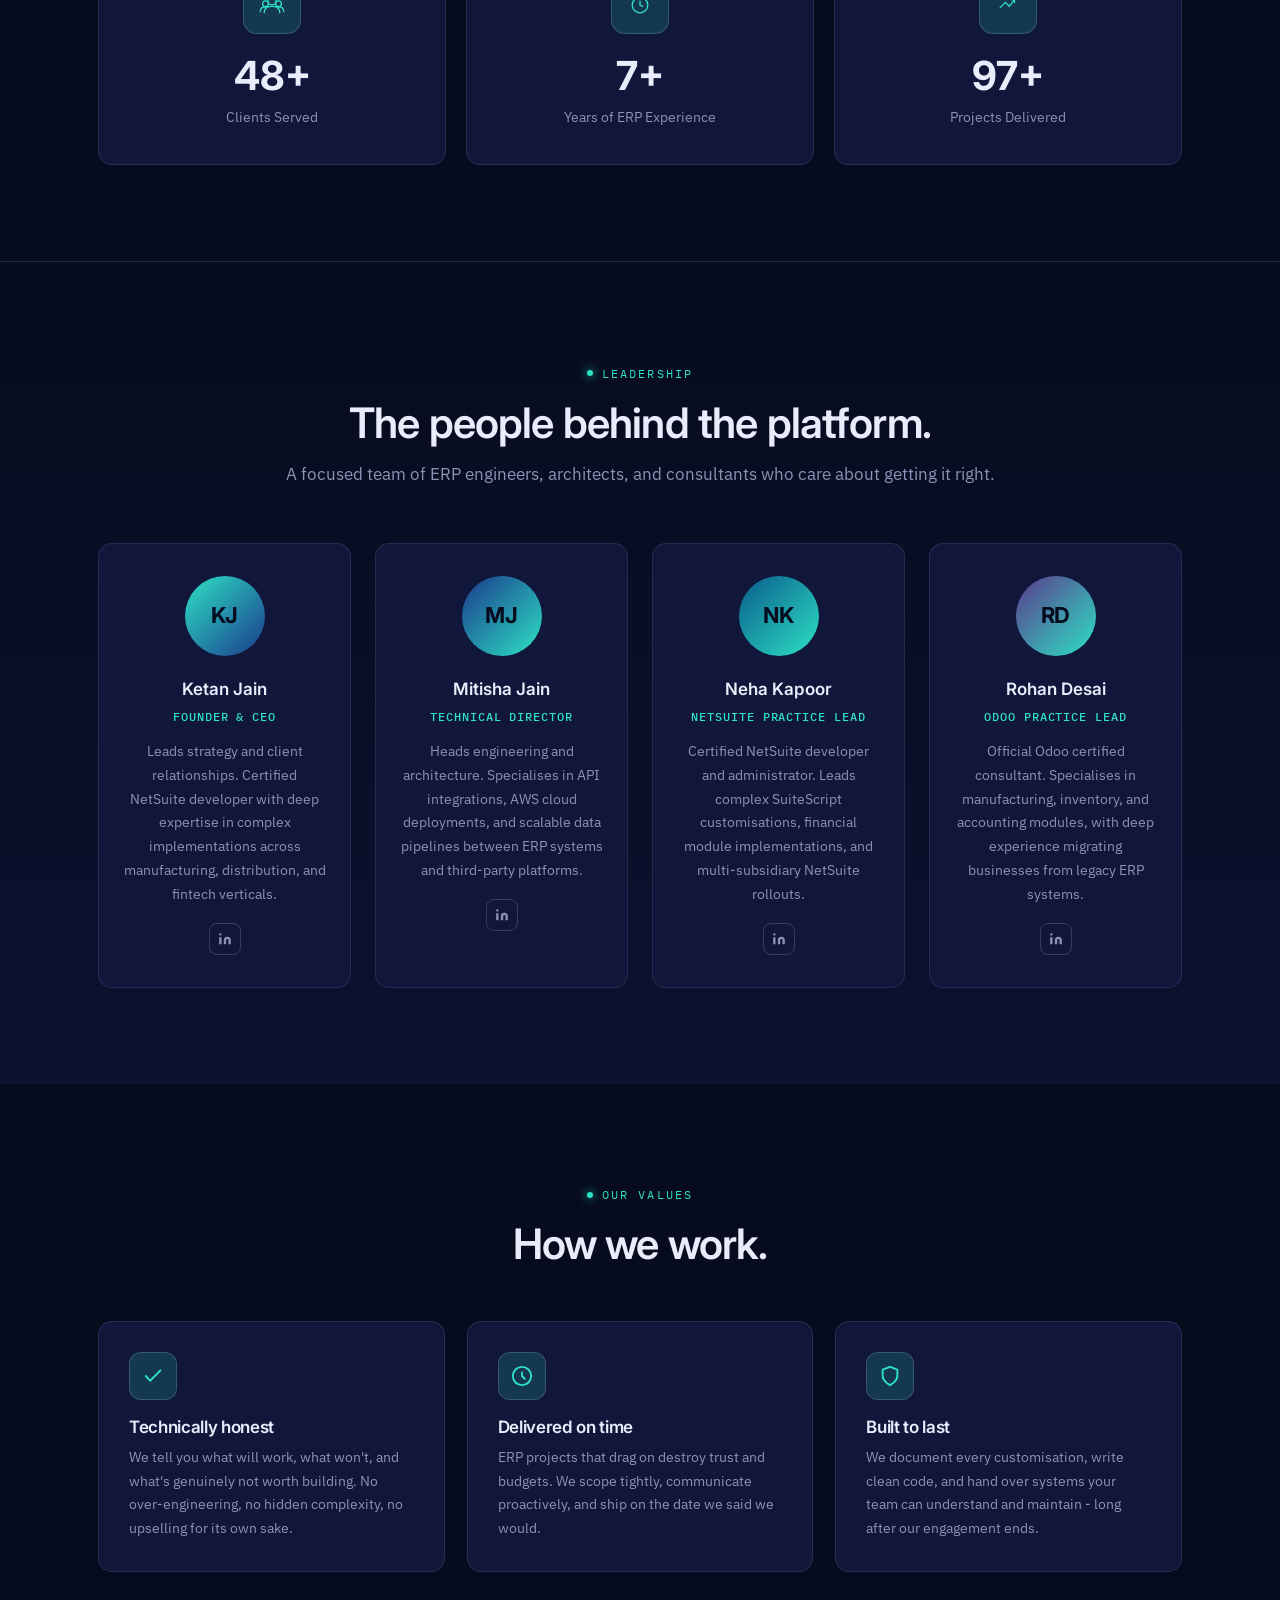
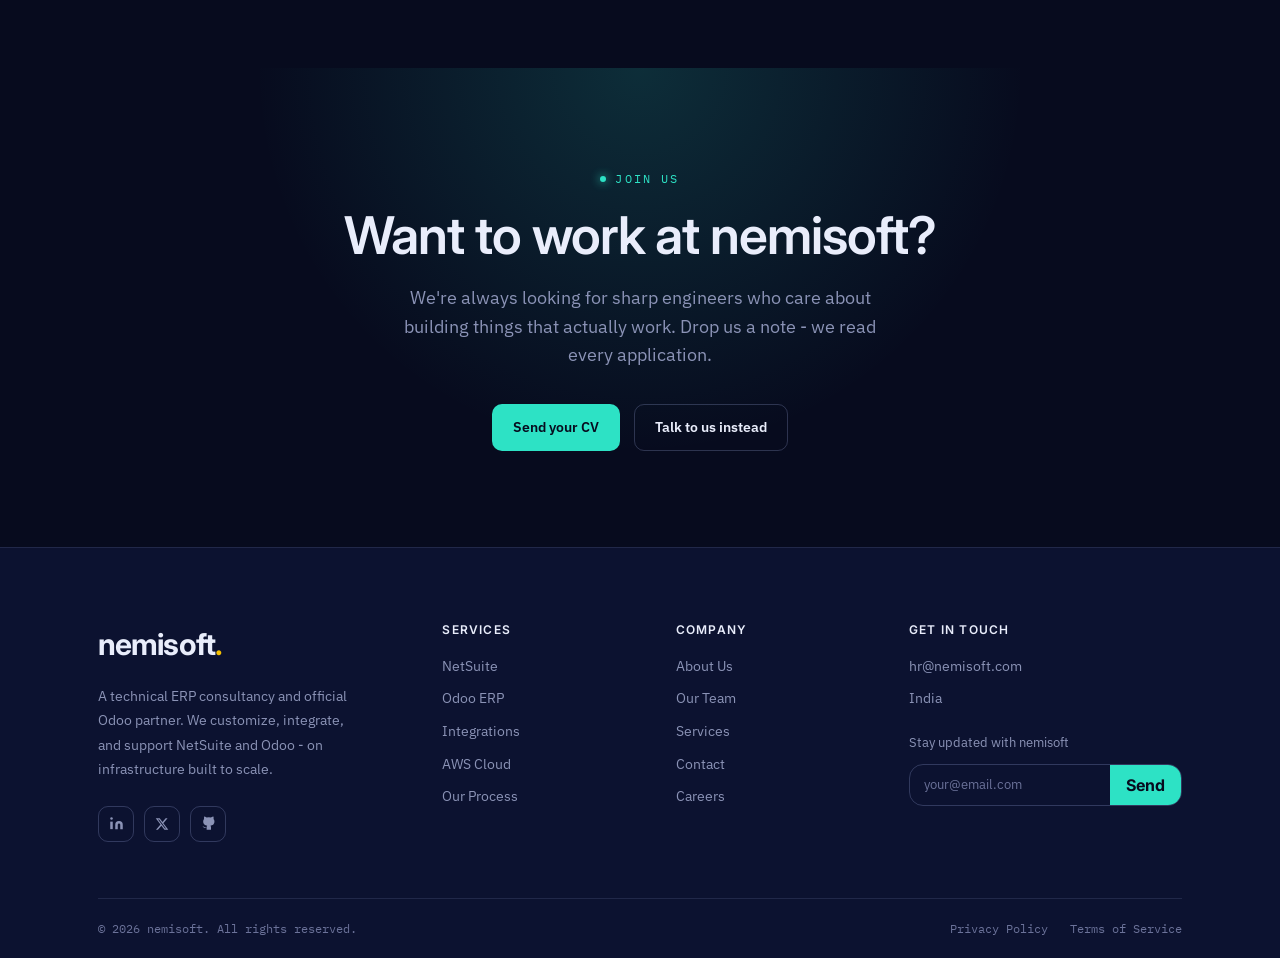
==== commit bad7d871: "f" ====
--- a/about.html
+++ b/about.html
@@ -130,7 +130,7 @@
         <div class="team-title">Founder &amp; CEO</div>
         <p class="team-bio">Leads strategy and client relationships. Certified NetSuite developer with deep expertise in complex implementations across manufacturing, distribution, and fintech verticals.</p>
         <div class="team-links">
-          <a href="#" aria-label="LinkedIn">
+          <a href="https://www.linkedin.com/in/ketanpjain" aria-label="LinkedIn">
             <svg width="14" height="14" viewBox="0 0 24 24" fill="currentColor"><path d="M16 8a6 6 0 0 1 6 6v7h-4v-7a2 2 0 0 0-2-2 2 2 0 0 0-2 2v7h-4v-7a6 6 0 0 1 6-6z"/><rect x="2" y="9" width="4" height="12"/><circle cx="4" cy="4" r="2"/></svg>
           </a>
         </div>
@@ -141,7 +141,7 @@
         <div class="team-title">Technical Director</div>
         <p class="team-bio">Heads engineering and architecture. Specialises in API integrations, AWS cloud deployments, and scalable data pipelines between ERP systems and third-party platforms.</p>
         <div class="team-links">
-          <a href="#" aria-label="LinkedIn">
+          <a href="https://www.linkedin.com/in/mitishajain" aria-label="LinkedIn">
             <svg width="14" height="14" viewBox="0 0 24 24" fill="currentColor"><path d="M16 8a6 6 0 0 1 6 6v7h-4v-7a2 2 0 0 0-2-2 2 2 0 0 0-2 2v7h-4v-7a6 6 0 0 1 6-6z"/><rect x="2" y="9" width="4" height="12"/><circle cx="4" cy="4" r="2"/></svg>
           </a>
         </div>
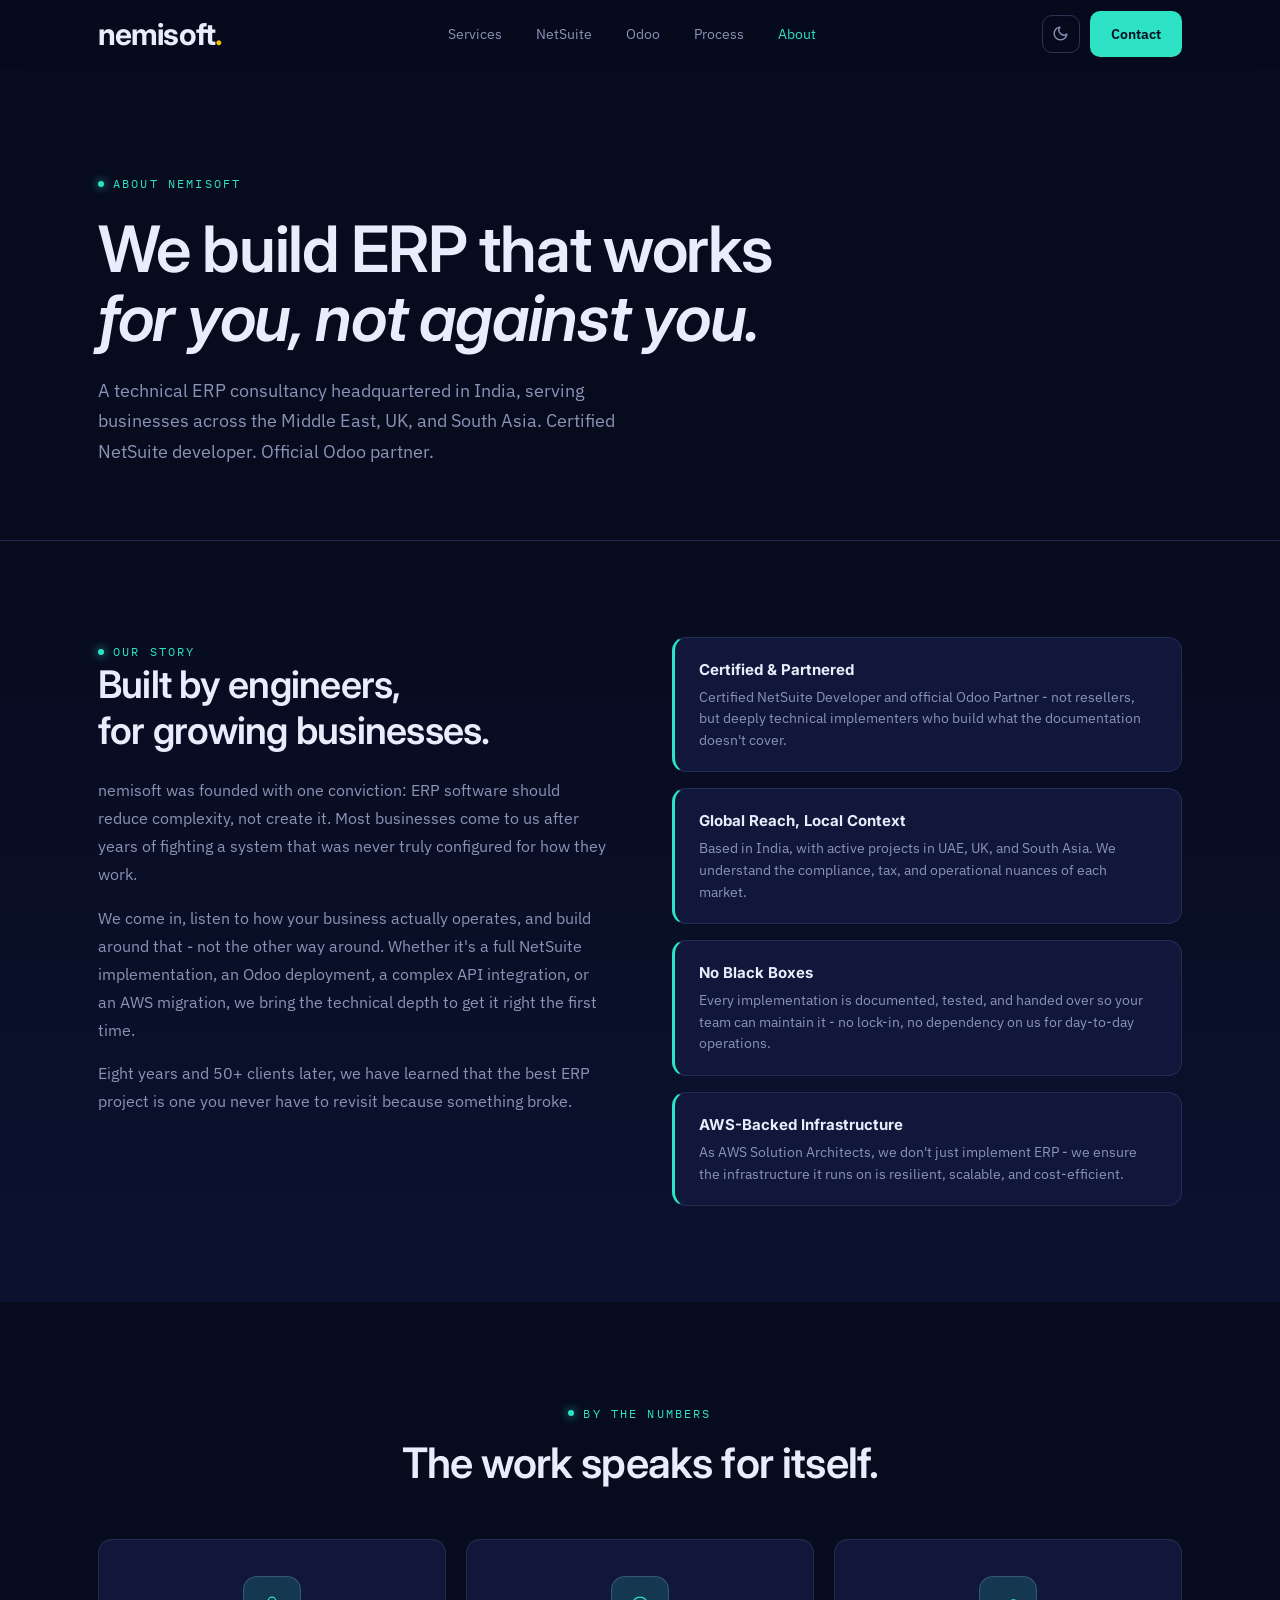
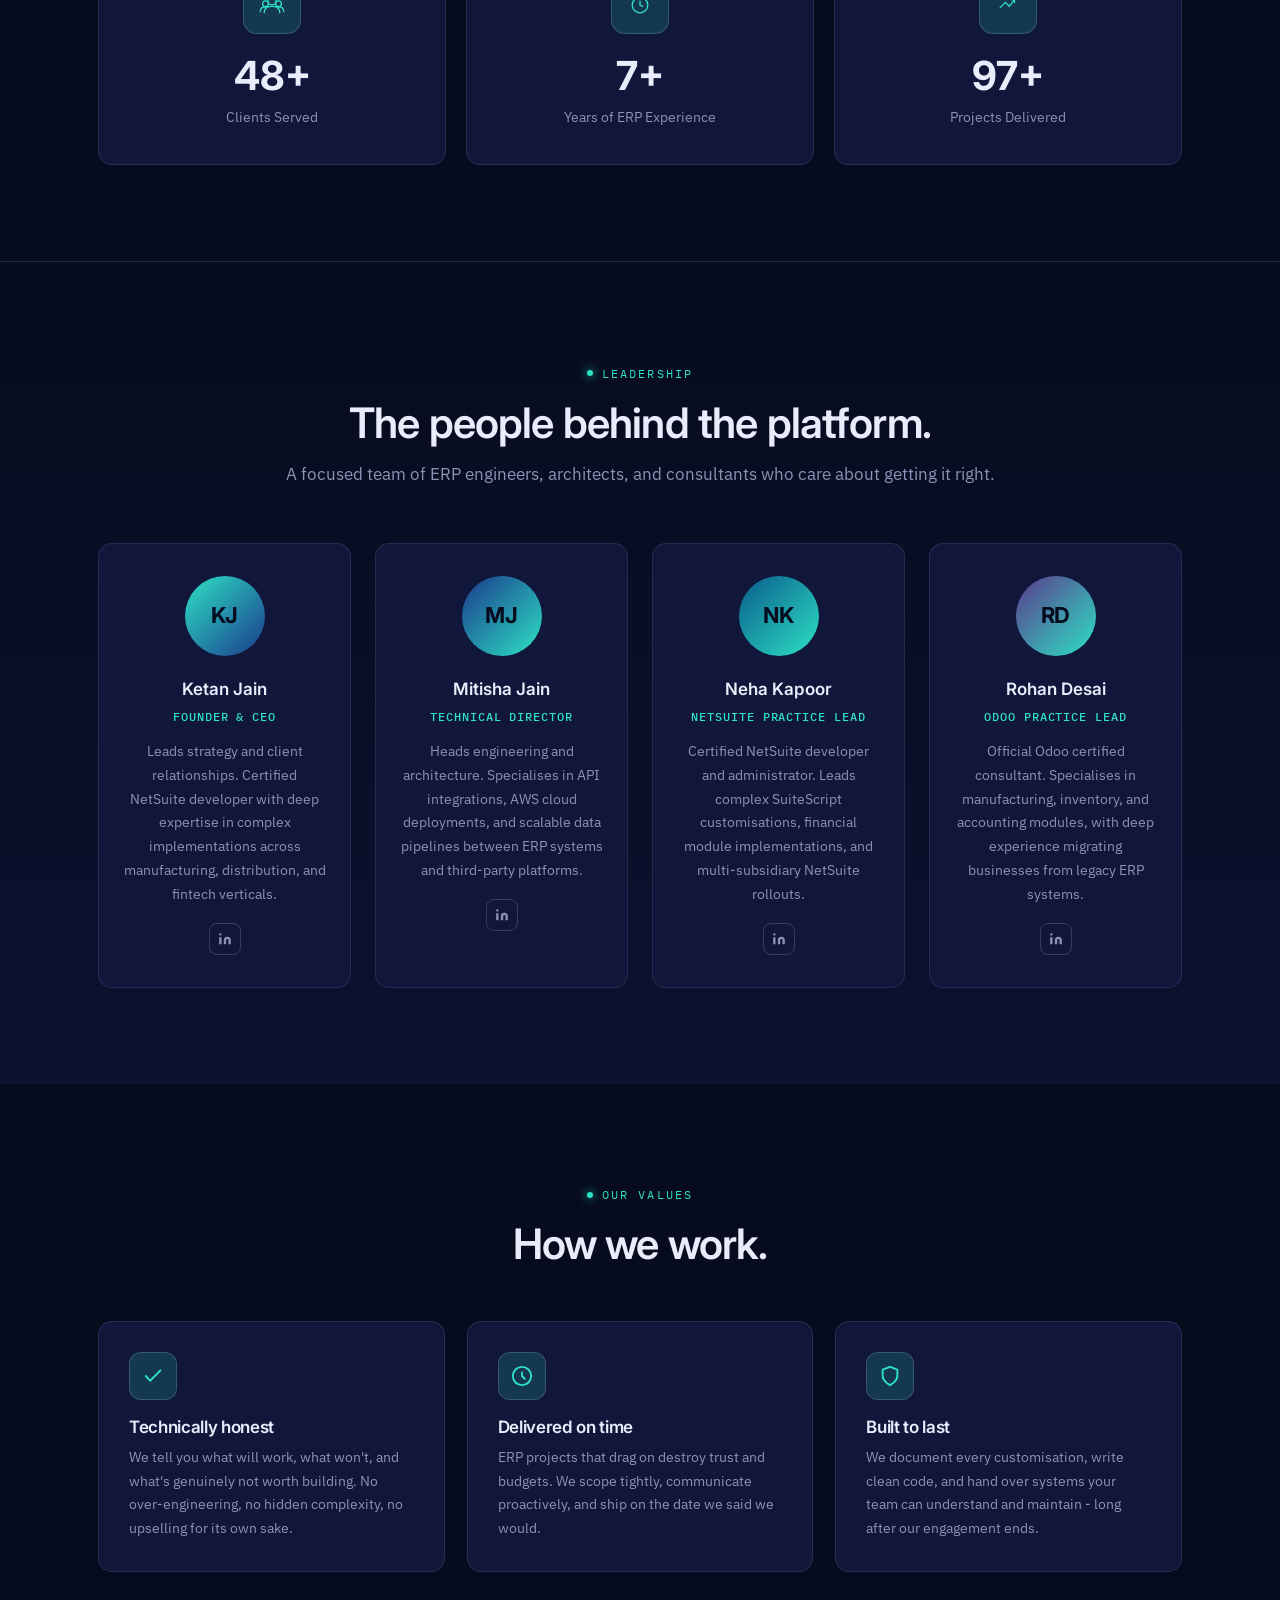
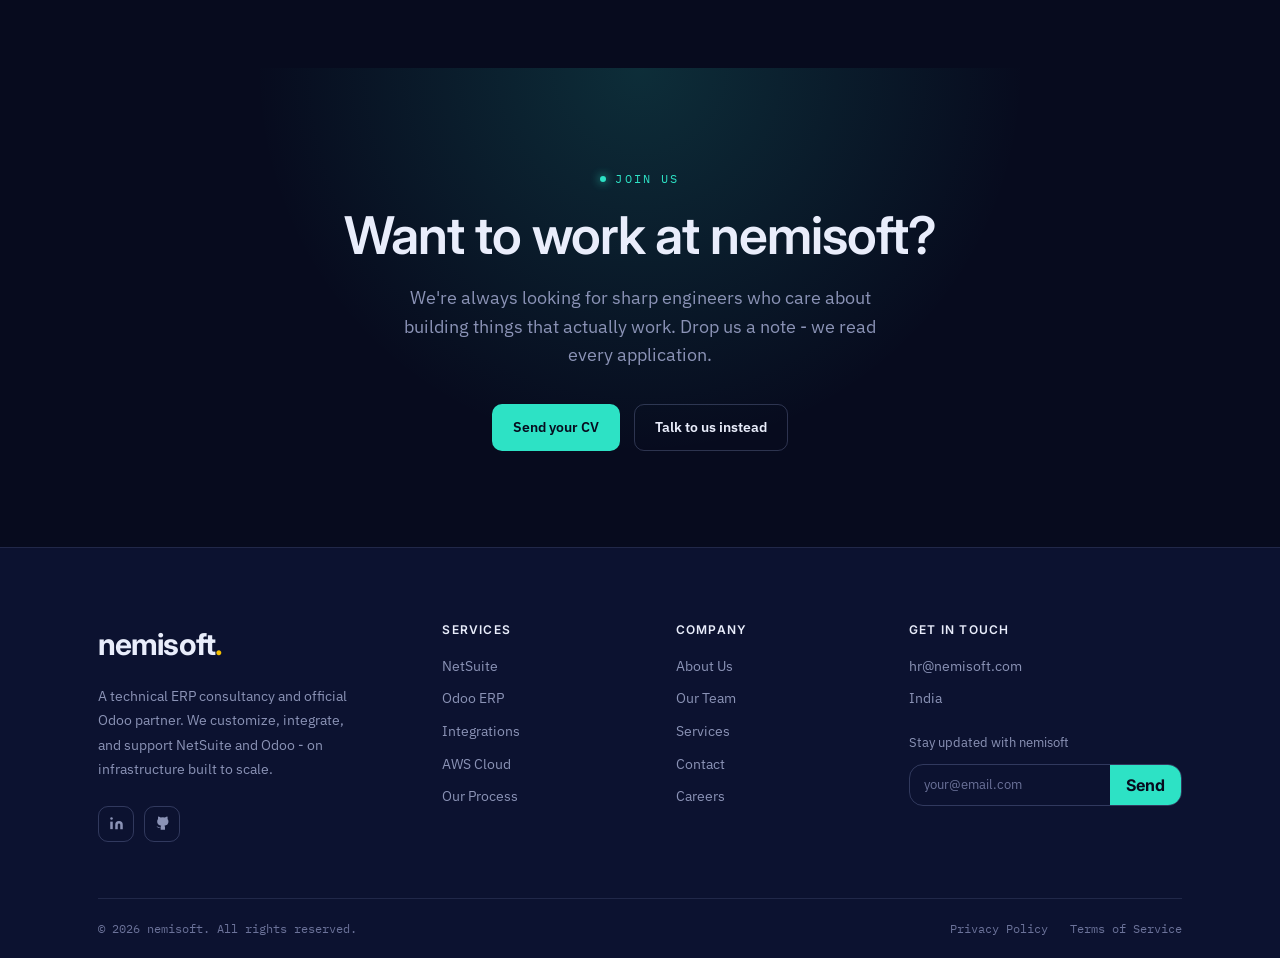
==== commit 9aa9a9f9: "f" ====
--- a/about.html
+++ b/about.html
@@ -226,11 +226,8 @@
         <a href="index.html" class="logo">nemisoft<span class="dot">.</span></a>
         <p class="footer-brand-desc">A technical ERP consultancy and official Odoo partner. We customize, integrate, and support NetSuite and Odoo - on infrastructure built to scale.</p>
         <div class="footer-social">
-          <a href="#" aria-label="LinkedIn">
+          <a href="https://www.linkedin.com/company/nemisoft/home" aria-label="LinkedIn">
             <svg width="15" height="15" viewBox="0 0 24 24" fill="currentColor"><path d="M16 8a6 6 0 0 1 6 6v7h-4v-7a2 2 0 0 0-2-2 2 2 0 0 0-2 2v7h-4v-7a6 6 0 0 1 6-6z"/><rect x="2" y="9" width="4" height="12"/><circle cx="4" cy="4" r="2"/></svg>
-          </a>
-          <a href="#" aria-label="X (Twitter)">
-            <svg width="14" height="14" viewBox="0 0 24 24" fill="currentColor"><path d="M18.244 2.25h3.308l-7.227 8.26 8.502 11.24H16.17l-5.214-6.817L4.99 21.75H1.68l7.73-8.835L1.254 2.25H8.08l4.713 6.231zm-1.161 17.52h1.833L7.084 4.126H5.117z"/></svg>
           </a>
           <a href="#" aria-label="GitHub">
             <svg width="15" height="15" viewBox="0 0 24 24" fill="currentColor"><path d="M9 19c-5 1.5-5-2.5-7-3m14 6v-3.87a3.37 3.37 0 0 0-.94-2.61c3.14-.35 6.44-1.54 6.44-7A5.44 5.44 0 0 0 20 4.77 5.07 5.07 0 0 0 19.91 1S18.73.65 16 2.48a13.38 13.38 0 0 0-7 0C6.27.65 5.09 1 5.09 1A5.07 5.07 0 0 0 5 4.77a5.44 5.44 0 0 0-1.5 3.78c0 5.42 3.3 6.61 6.44 7A3.37 3.37 0 0 0 9 18.13V22"/></svg>
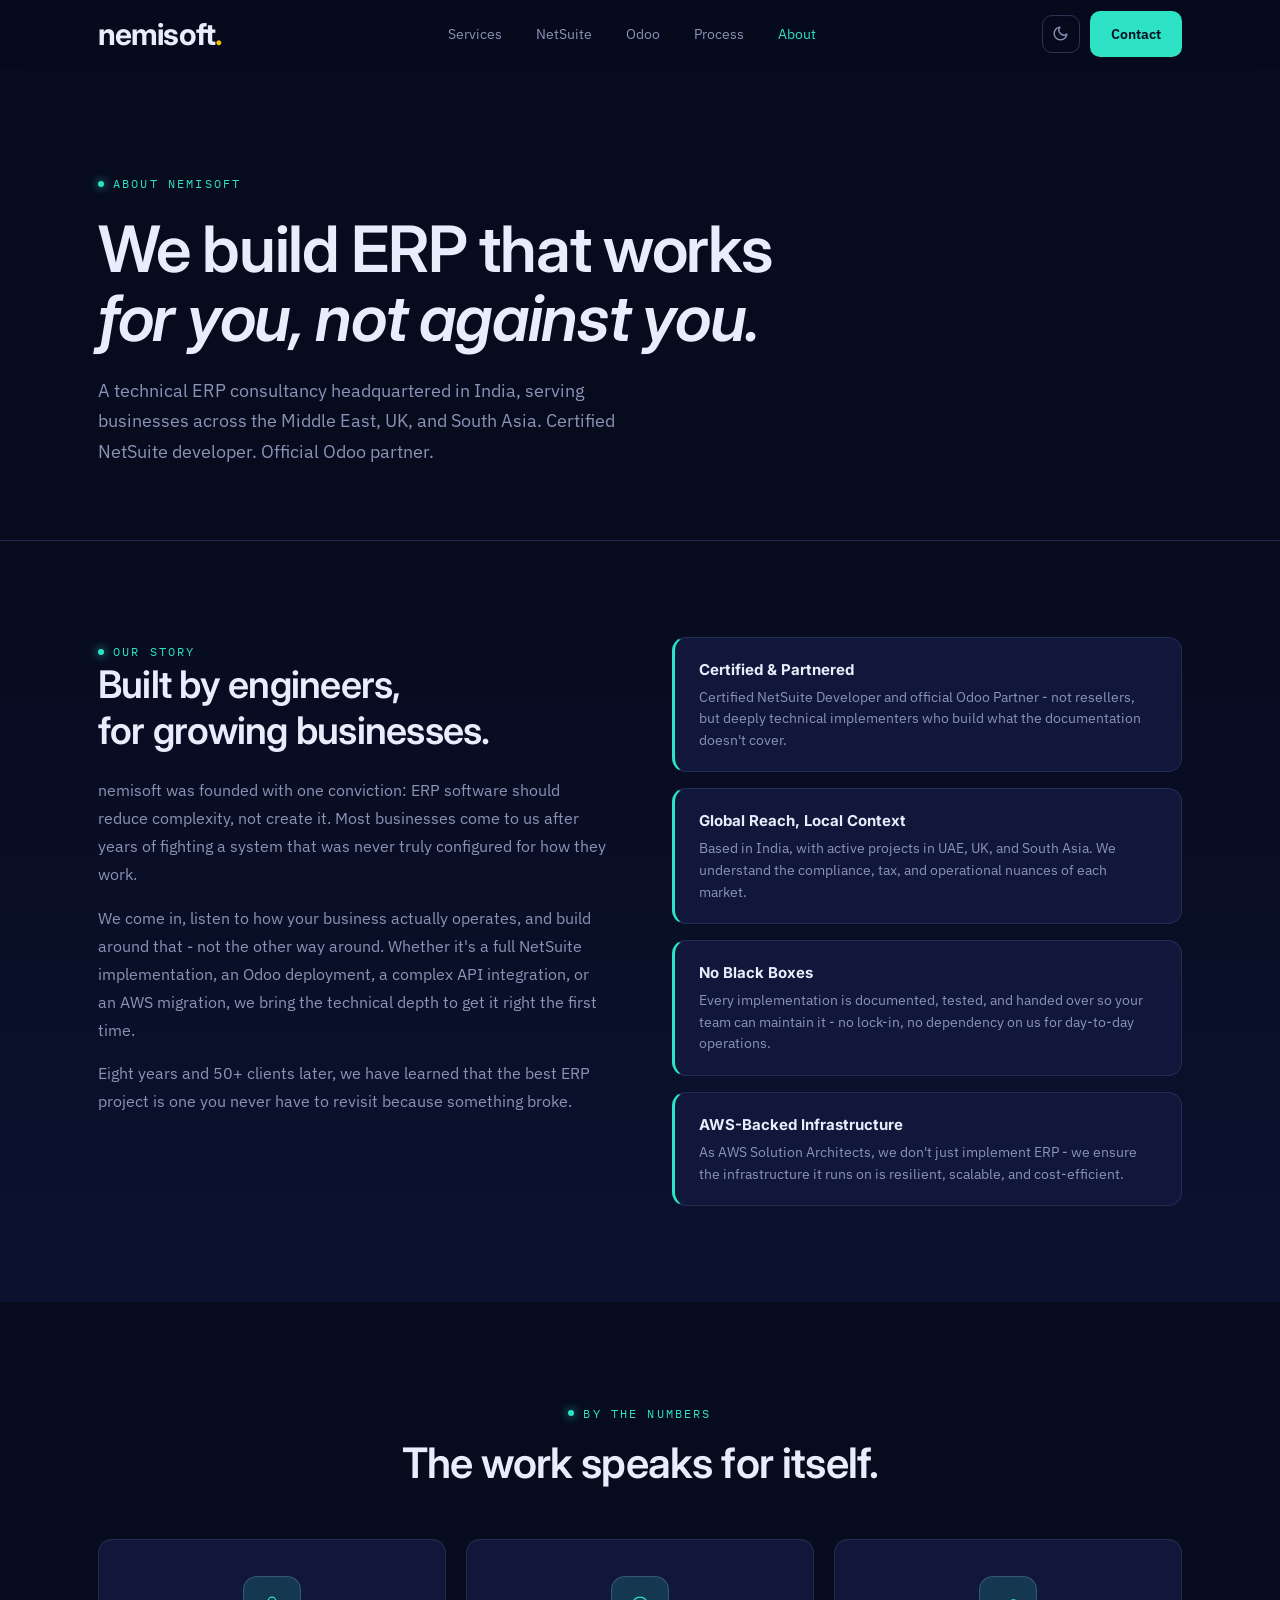
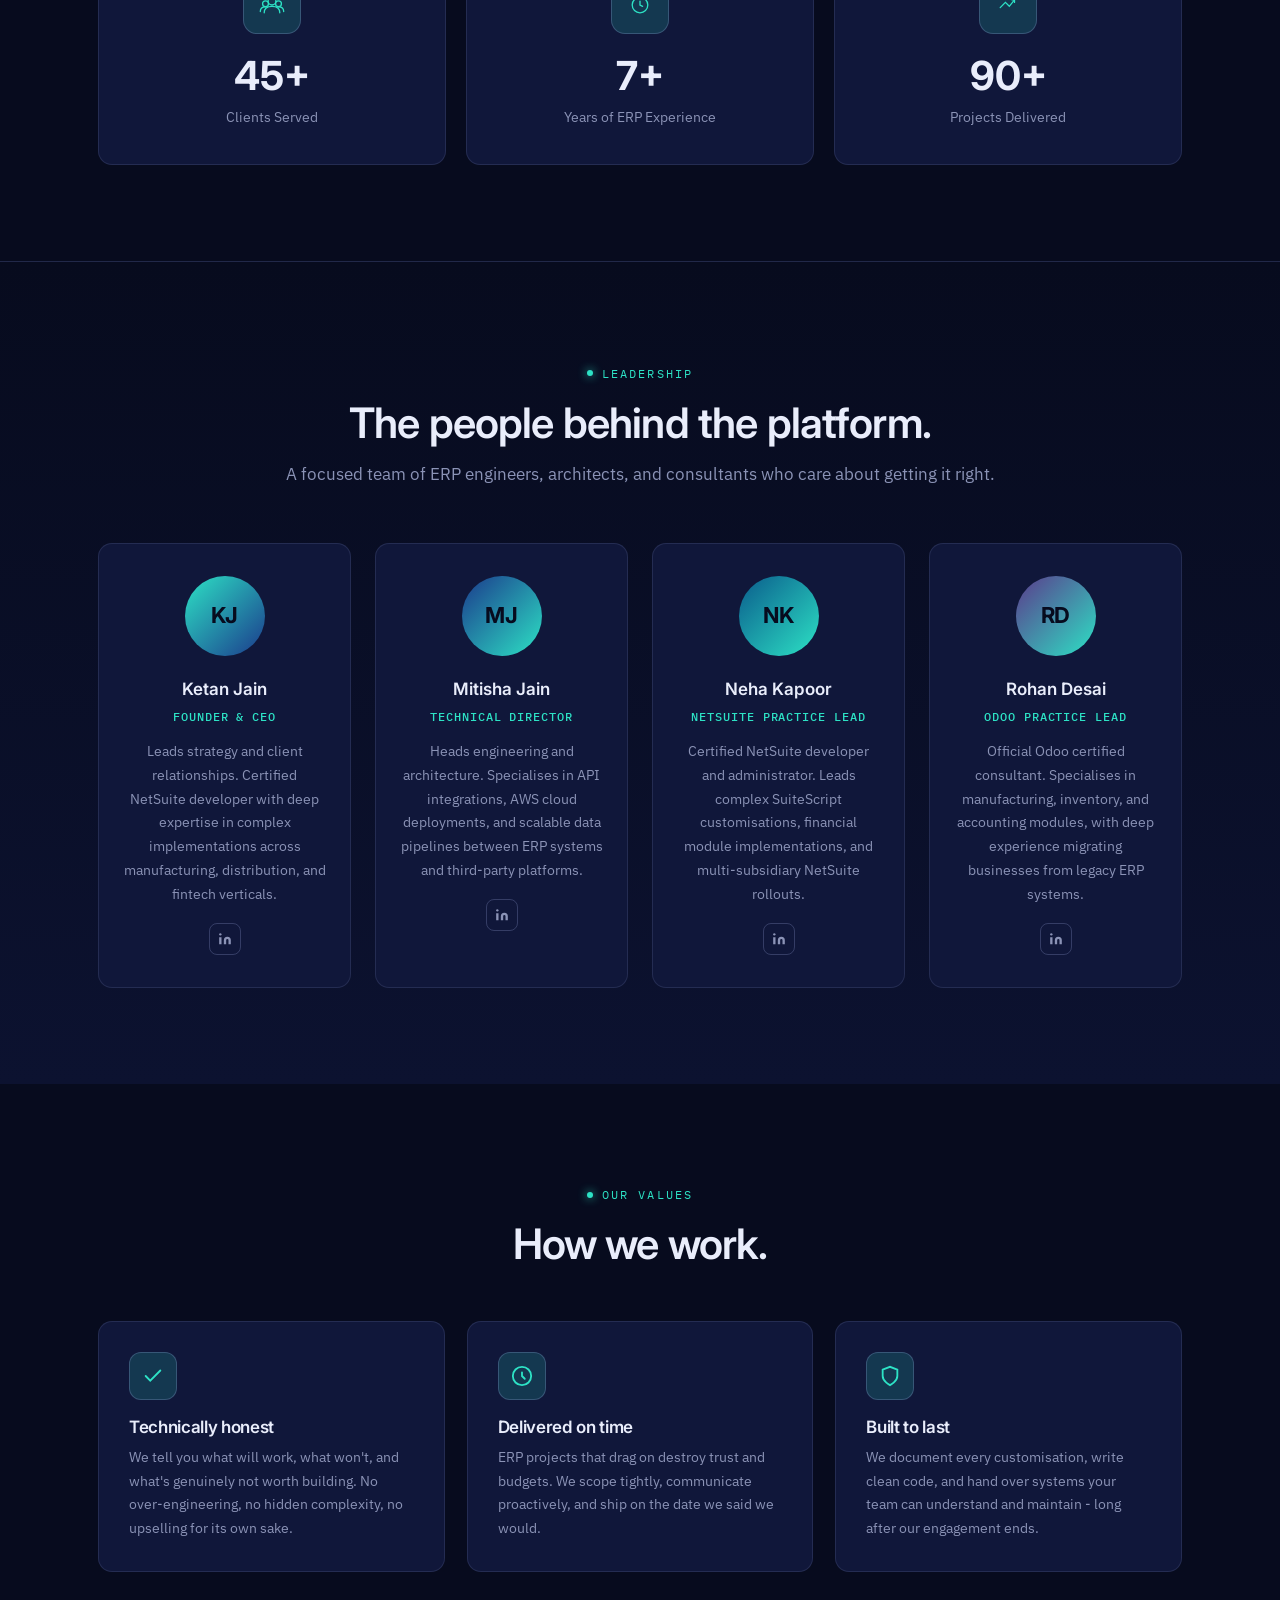
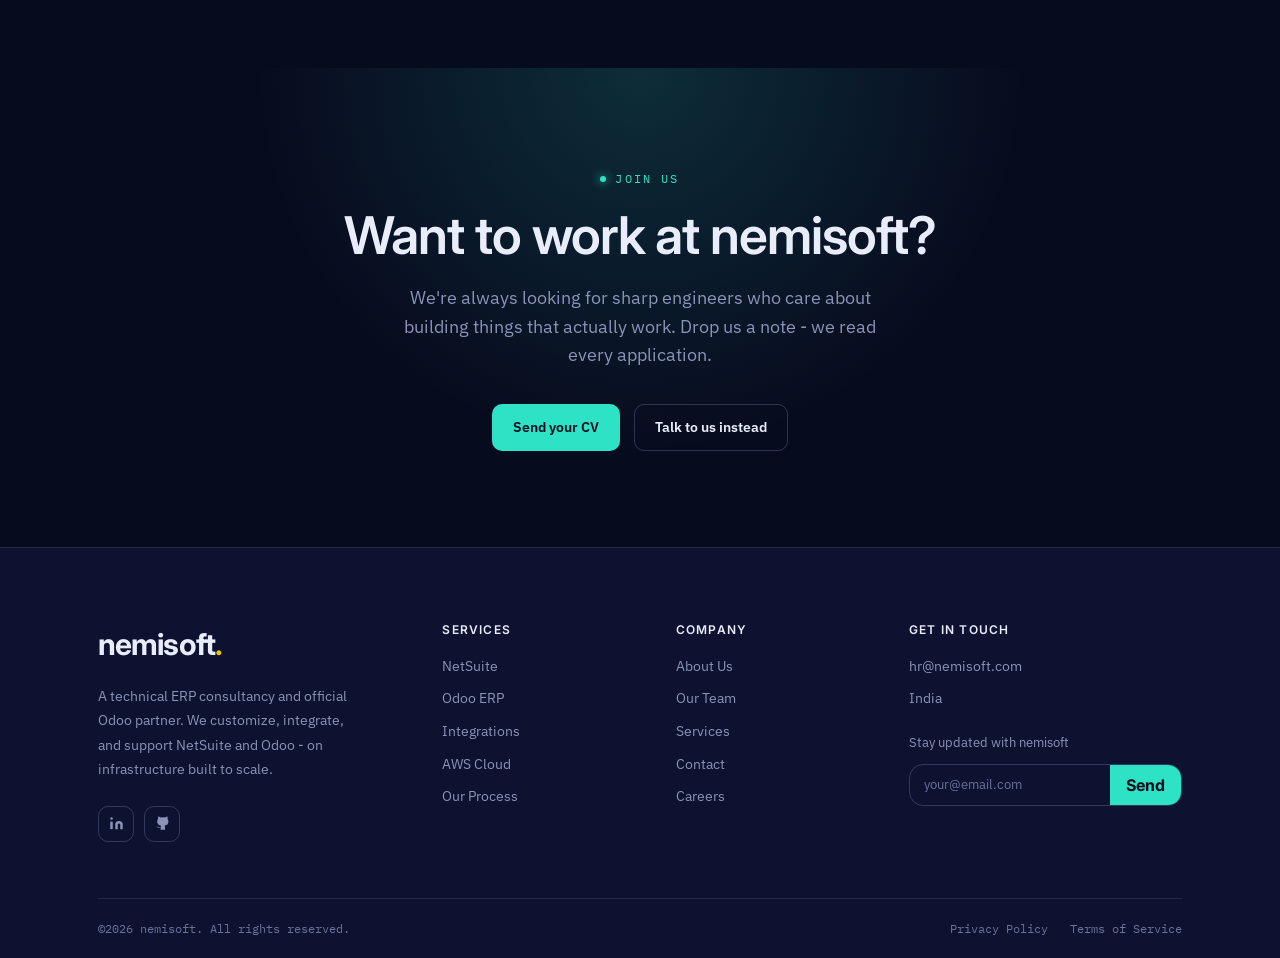
==== commit db553472: "h" ====
--- a/about.html
+++ b/about.html
@@ -268,7 +268,7 @@
       </div>
     </div>
     <div class="footer-bottom">
-      <span class="copy">© 2026 nemisoft. All rights reserved.</span>
+      <span class="copy">©2026 nemisoft. All rights reserved.</span>
       <div class="footer-bottom-links">
         <a href="#">Privacy Policy</a>
         <a href="#">Terms of Service</a>
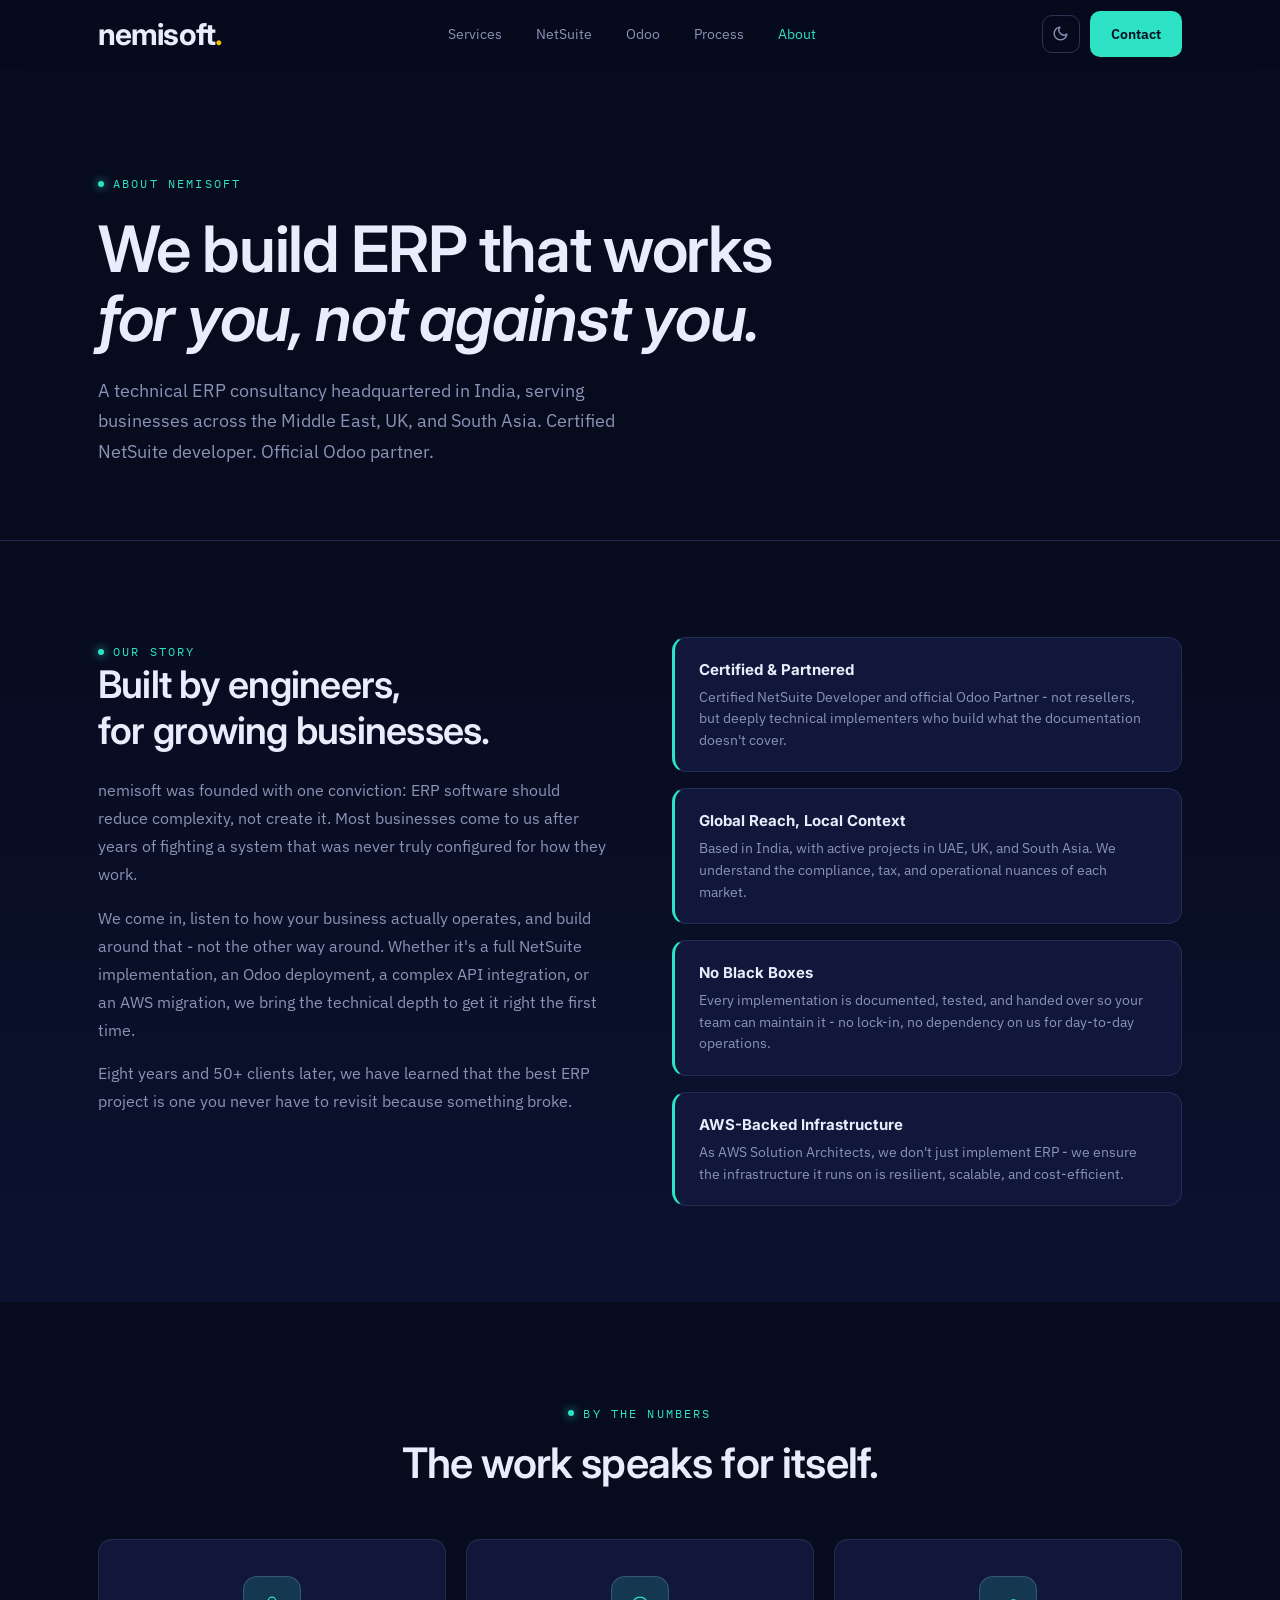
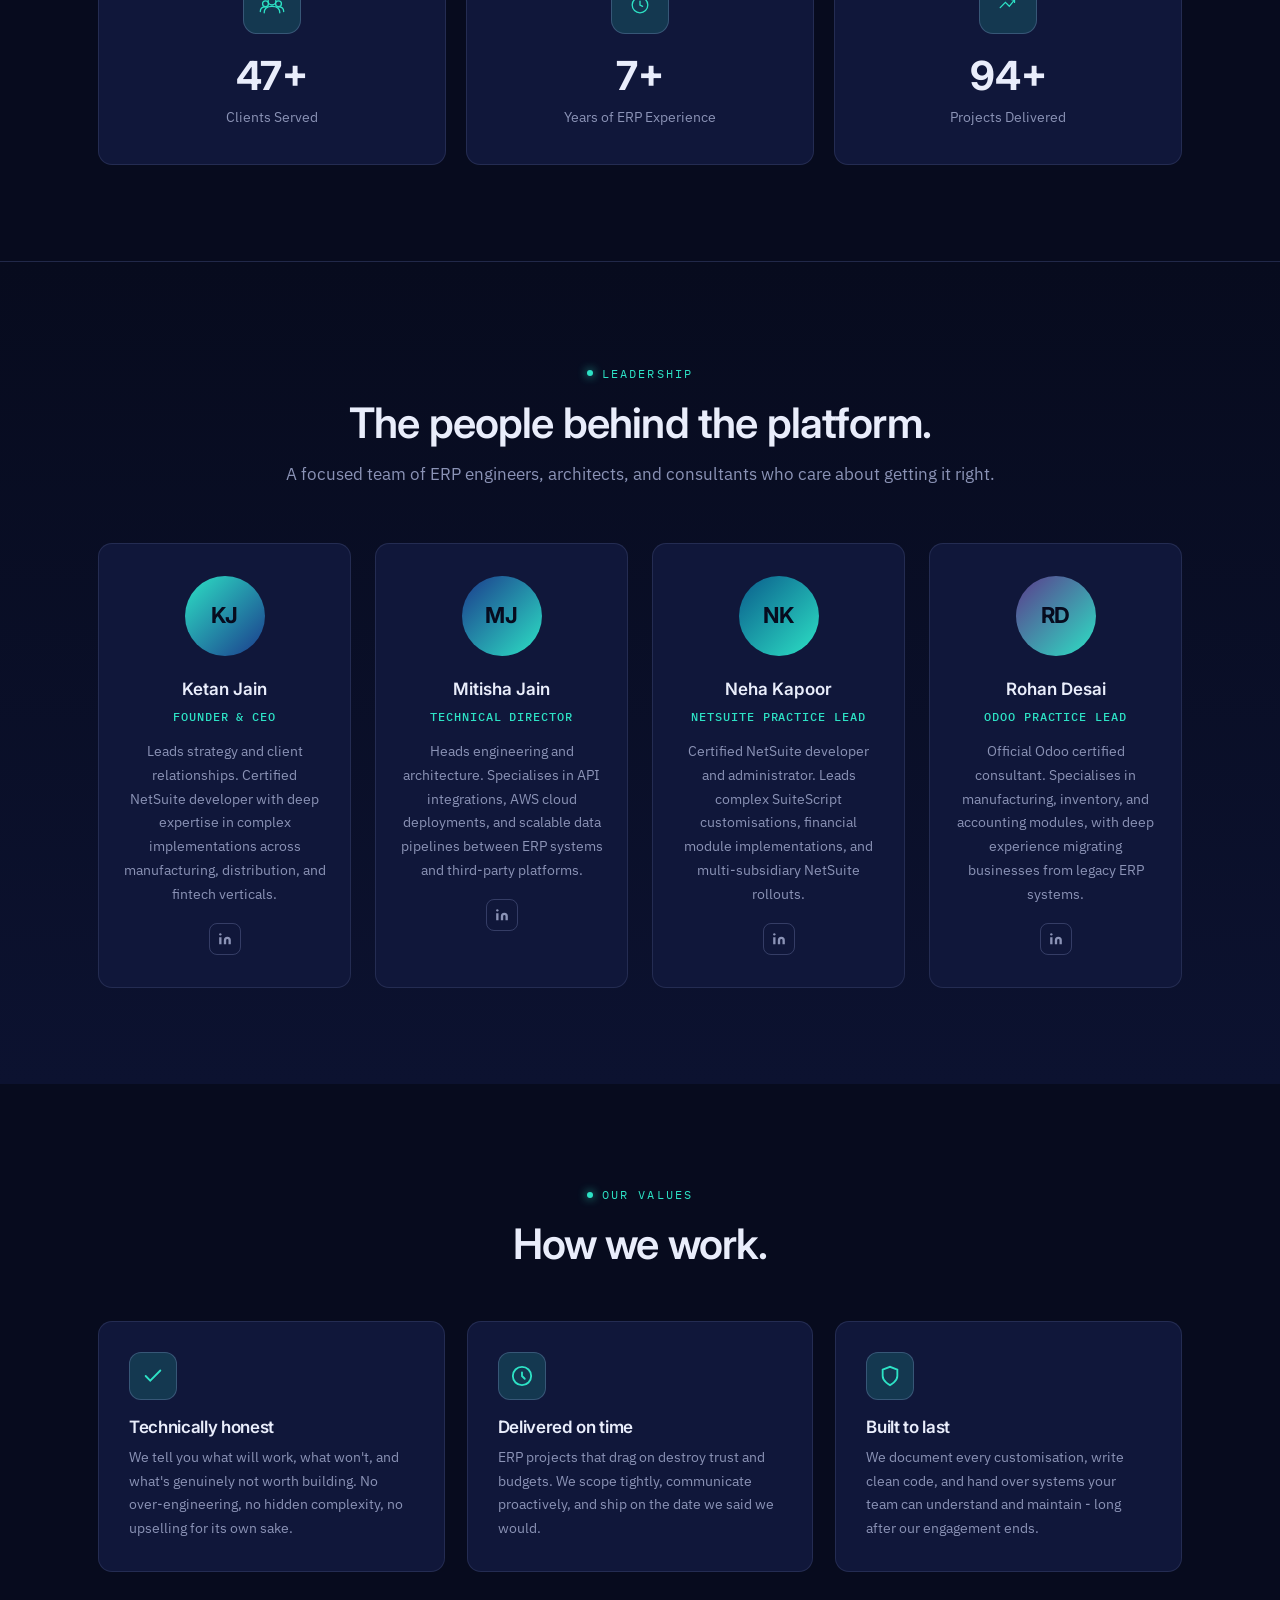
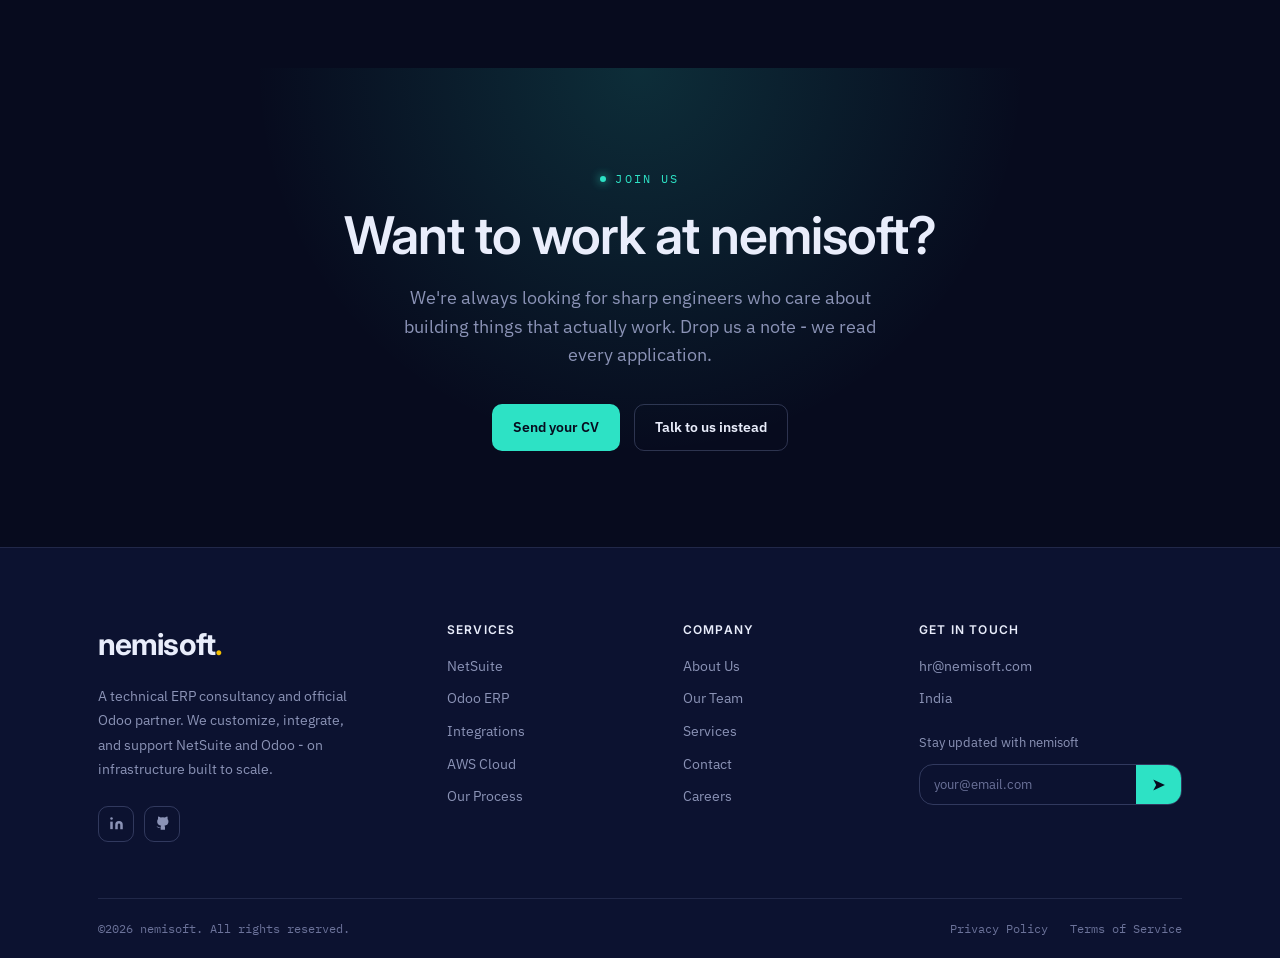
==== commit a15db1ac: "v" ====
--- a/about.html
+++ b/about.html
@@ -212,7 +212,7 @@
     <h2>Want to work at nemisoft?</h2>
     <p>We're always looking for sharp engineers who care about building things that actually work. Drop us a note - we read every application.</p>
     <div class="cta-row">
-      <a href="mailto:careers@nemisoft.com?subject=Career%20inquiry" class="btn btn-primary">Send your CV</a>
+      <a href="mailto:hr@nemisoft.com?subject=Career%20inquiry" class="btn btn-primary">Send your CV</a>
       <a href="index.html#contact" class="btn btn-ghost">Talk to us instead</a>
     </div>
   </div>
@@ -263,7 +263,7 @@
         <p class="footer-newsletter-label">Stay updated with nemisoft</p>
         <form class="footer-form" onsubmit="return false">
           <input type="email" placeholder="your@email.com" aria-label="Email address">
-          <button type="submit">Send</button>
+          <button style="font-size:15px"type="submit">➤</button>
         </form>
       </div>
     </div>
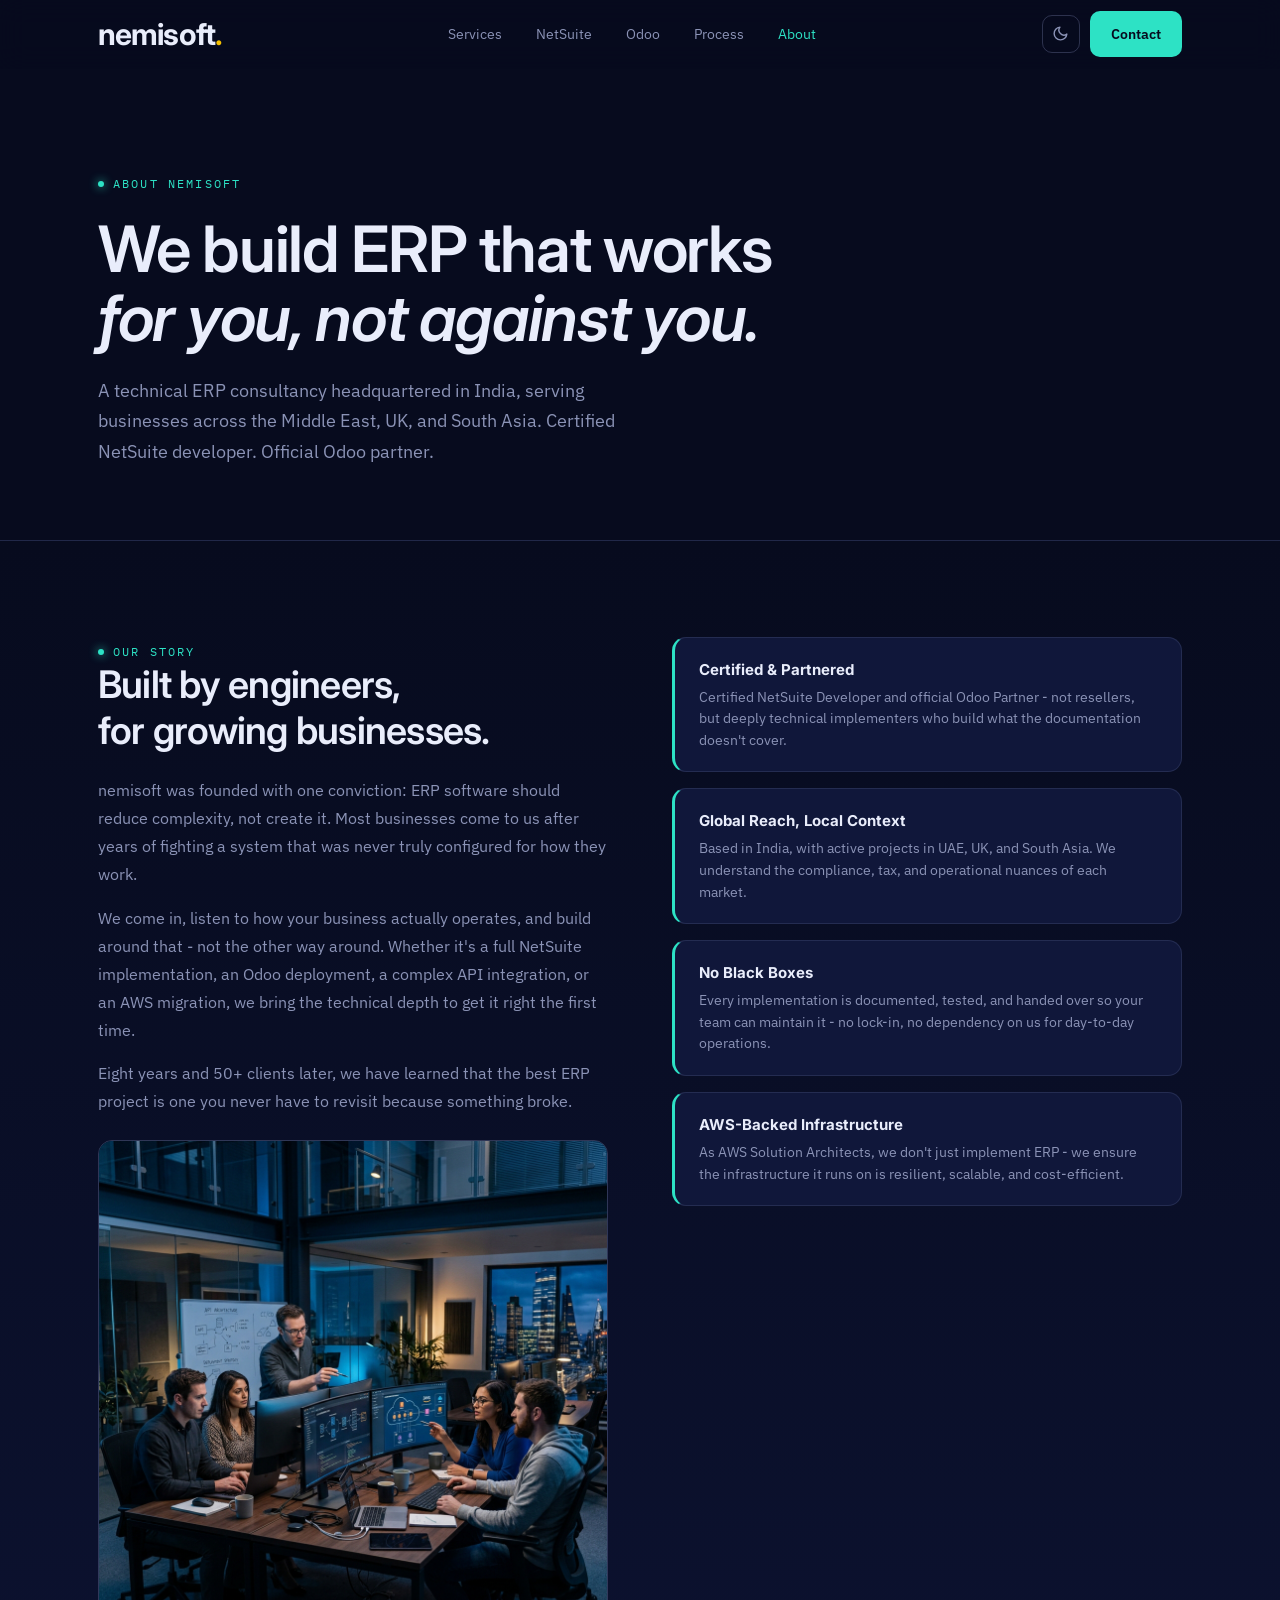
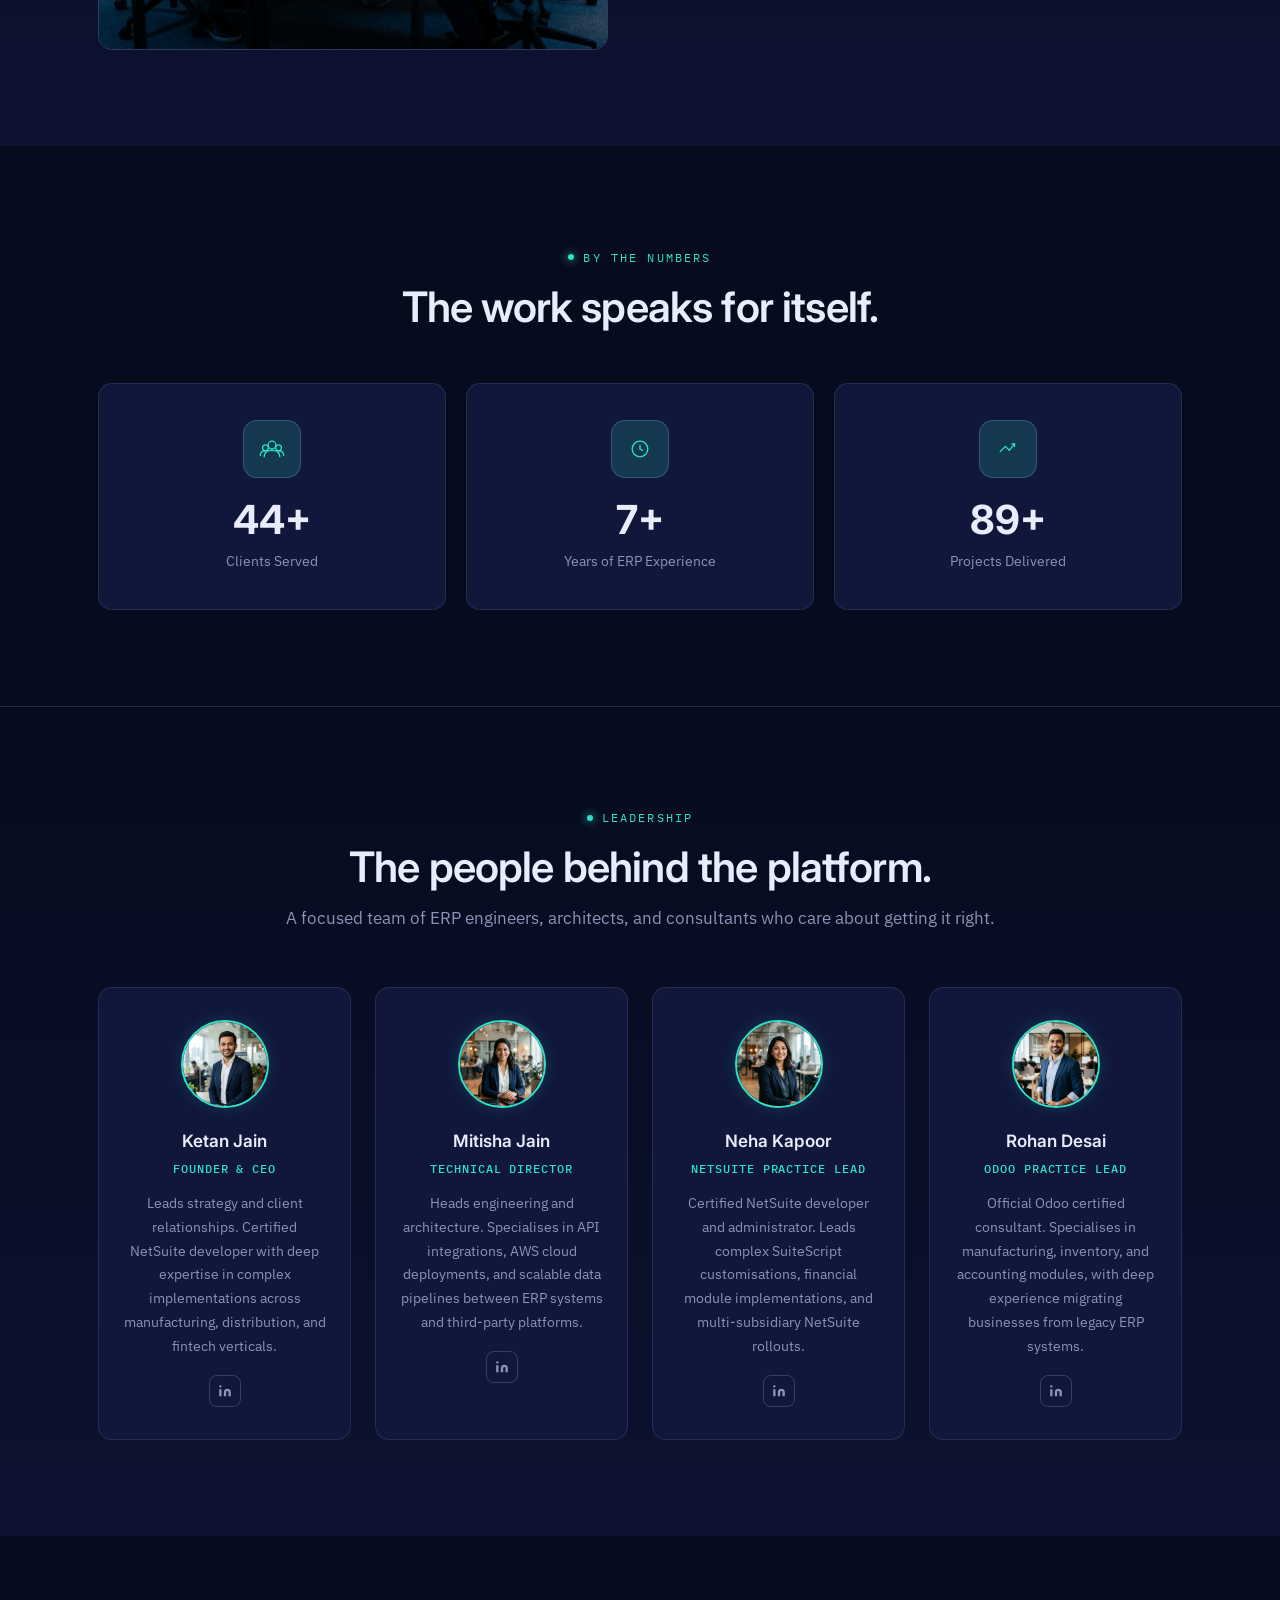
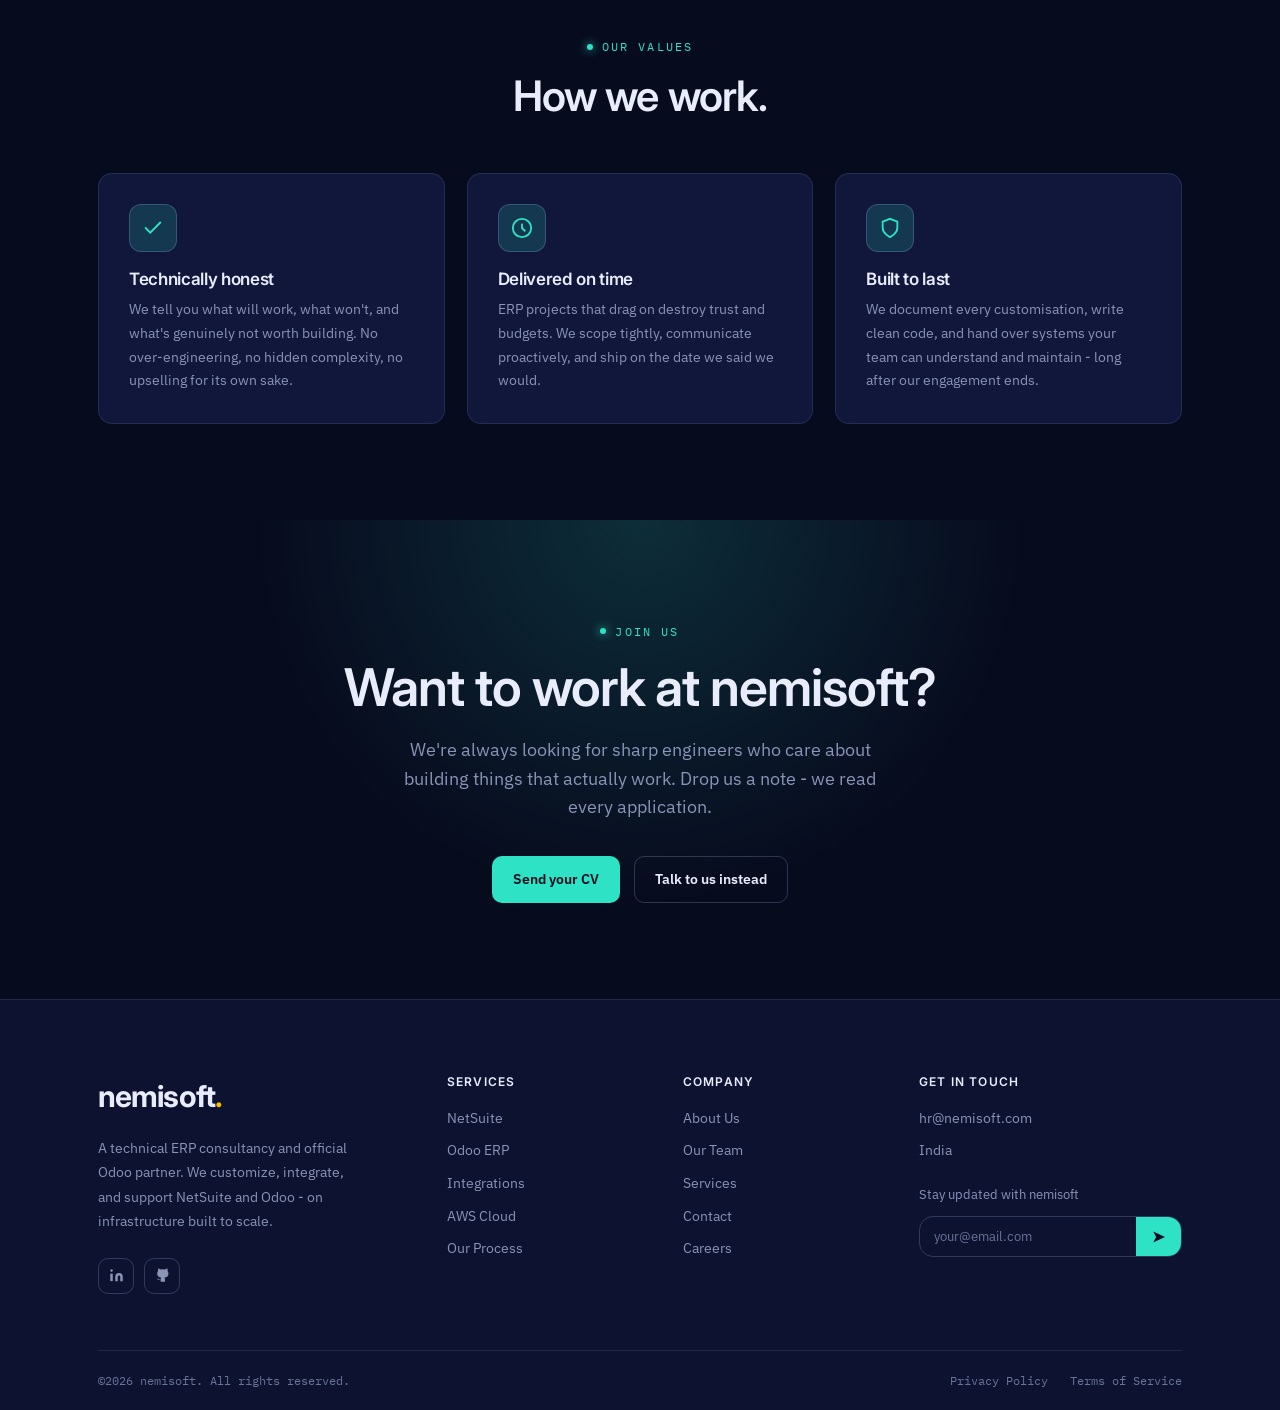
==== commit 559659e6: "feat: expand index page with industry solutions, comparison matrix, and team assets while updating s" ====
--- a/about.html
+++ b/about.html
@@ -1,4 +1,4 @@
-﻿<!DOCTYPE html>
+<!DOCTYPE html>
 <html lang="en">
 <head>
 <meta charset="UTF-8">
@@ -53,6 +53,9 @@
         <p>nemisoft was founded with one conviction: ERP software should reduce complexity, not create it. Most businesses come to us after years of fighting a system that was never truly configured for how they work.</p>
         <p>We come in, listen to how your business actually operates, and build around that - not the other way around. Whether it's a full NetSuite implementation, an Odoo deployment, a complex API integration, or an AWS migration, we bring the technical depth to get it right the first time.</p>
         <p>Eight years and 50+ clients later, we have learned that the best ERP project is one you never have to revisit because something broke.</p>
+        <div class="about-story-photo reveal" style="margin-top:24px;border-radius:var(--r);overflow:hidden;border:1px solid var(--line-strong);">
+          <img src="about_story.png" alt="nemisoft engineering team collaborating on ERP implementations" style="width:100%;height:auto;display:block;">
+        </div>
       </div>
       <div class="about-hl-list reveal">
         <div class="about-hl">
@@ -125,7 +128,7 @@
     </div>
     <div class="team-grid">
       <div class="team-card reveal">
-        <div class="team-avatar">KJ</div>
+        <div class="team-avatar"><img src="team_ketan.png" alt="Ketan Jain - Founder & CEO"></div>
         <div class="team-name">Ketan Jain</div>
         <div class="team-title">Founder &amp; CEO</div>
         <p class="team-bio">Leads strategy and client relationships. Certified NetSuite developer with deep expertise in complex implementations across manufacturing, distribution, and fintech verticals.</p>
@@ -136,7 +139,7 @@
         </div>
       </div>
       <div class="team-card reveal">
-        <div class="team-avatar" style="background:linear-gradient(135deg,#1B3A8C 0%,var(--teal) 100%)">MJ</div>
+        <div class="team-avatar"><img src="team_mitisha.png" alt="Mitisha Jain - Technical Director"></div>
         <div class="team-name">Mitisha Jain</div>
         <div class="team-title">Technical Director</div>
         <p class="team-bio">Heads engineering and architecture. Specialises in API integrations, AWS cloud deployments, and scalable data pipelines between ERP systems and third-party platforms.</p>
@@ -147,7 +150,7 @@
         </div>
       </div>
       <div class="team-card reveal">
-        <div class="team-avatar" style="background:linear-gradient(135deg,#0A5C8C 0%,#2DE2C5 100%)">NK</div>
+        <div class="team-avatar"><img src="team_neha.png" alt="Neha Kapoor - NetSuite Lead"></div>
         <div class="team-name">Neha Kapoor</div>
         <div class="team-title">NetSuite Practice Lead</div>
         <p class="team-bio">Certified NetSuite developer and administrator. Leads complex SuiteScript customisations, financial module implementations, and multi-subsidiary NetSuite rollouts.</p>
@@ -158,7 +161,7 @@
         </div>
       </div>
       <div class="team-card reveal">
-        <div class="team-avatar" style="background:linear-gradient(135deg,#5B3A8C 0%,#2DE2C5 100%)">RD</div>
+        <div class="team-avatar"><img src="team_rohan.png" alt="Rohan Desai - Odoo Lead"></div>
         <div class="team-name">Rohan Desai</div>
         <div class="team-title">Odoo Practice Lead</div>
         <p class="team-bio">Official Odoo certified consultant. Specialises in manufacturing, inventory, and accounting modules, with deep experience migrating businesses from legacy ERP systems.</p>
--- a/styles.css
+++ b/styles.css
@@ -1,4 +1,4 @@
-﻿:root{
+:root{
   --ink:#070B1E;
   --ink-2:#0C1230;
   --panel:#10173A;
@@ -215,8 +215,10 @@
 /* why */
 .why-head{display:grid;grid-template-columns:1.05fr .95fr;gap:56px;align-items:center;margin-bottom:54px}
 .why-head .sec-head{margin-bottom:0}
-.why-photo{border-radius:var(--r);overflow:hidden;border:1px solid var(--line-strong);aspect-ratio:4/3}
-.why-photo img{width:100%;height:100%;object-fit:cover;display:block}
+.why-photo{border-radius:var(--r);overflow:hidden;border:1px solid var(--line-strong);aspect-ratio:4/3;box-shadow:0 12px 40px -15px rgba(0,0,0,.4);transition:border-color .3s,transform .3s}
+.why-photo:hover{border-color:var(--teal);transform:translateY(-3px)}
+.why-photo img{width:100%;height:100%;object-fit:cover;display:block;transition:transform .5s ease}
+.why-photo:hover img{transform:scale(1.04)}
 .why-grid{display:grid;grid-template-columns:repeat(3,1fr);gap:20px}
 .why{border:1px solid var(--line);border-radius:var(--r);padding:28px;background:linear-gradient(180deg,var(--ink-2),var(--ink))}
 .why h3{font-size:17px;margin-bottom:10px;display:flex;align-items:center;gap:11px}
@@ -316,7 +318,9 @@
 .team-grid{display:grid;grid-template-columns:repeat(4,1fr);gap:24px;margin-top:52px}
 .team-card{background:var(--panel);border:1px solid var(--line);border-radius:var(--r);padding:32px 24px;text-align:center;transition:transform .3s,box-shadow .3s,border-color .3s}
 .team-card:hover{transform:translateY(-6px);box-shadow:0 18px 48px -12px var(--glow);border-color:var(--teal)}
-.team-avatar{width:80px;height:80px;border-radius:50%;background:linear-gradient(135deg,var(--teal) 0%,#1B3A8C 100%);display:grid;place-items:center;margin:0 auto 20px;font-family:"Inter",sans-serif;font-size:22px;font-weight:700;color:var(--ink);letter-spacing:-.02em}
+.team-avatar{width:88px;height:88px;border-radius:50%;border:2px solid var(--teal);box-shadow:0 0 16px var(--glow);margin:0 auto 20px;overflow:hidden;background:var(--panel-2);transition:border-color .3s,box-shadow .3s}
+.team-avatar img{width:100%;height:100%;object-fit:cover;display:block;transition:transform .35s ease}
+.team-card:hover .team-avatar img{transform:scale(1.1)}
 .team-name{font-family:"Inter",sans-serif;font-size:17px;font-weight:600;color:var(--text);margin-bottom:4px}
 .team-title{font-size:12px;color:var(--teal);font-weight:500;margin-bottom:14px;font-family:"IBM Plex Mono",monospace;letter-spacing:.08em;text-transform:uppercase}
 .team-bio{font-size:14px;color:var(--muted);line-height:1.7}
@@ -337,33 +341,121 @@
 .reveal{opacity:0;transform:translateY(22px);transition:opacity .7s cubic-bezier(.2,.7,.2,1),transform .7s cubic-bezier(.2,.7,.2,1)}
 .reveal.in{opacity:1;transform:none}
 
-/* responsive */
+/* ---------- INDUSTRIES TABS ---------- */
+.ind-tabs-nav{display:flex;gap:12px;margin-bottom:34px;flex-wrap:wrap}
+.ind-tab-btn{
+  background:var(--panel);border:1px solid var(--line-strong);color:var(--muted);
+  padding:12px 22px;border-radius:10px;font-family:"IBM Plex Sans",sans-serif;
+  font-weight:600;font-size:14px;cursor:pointer;transition:.25s;
+}
+.ind-tab-btn:hover{color:var(--text);border-color:var(--teal)}
+.ind-tab-btn.active{background:var(--teal);color:var(--ink);border-color:var(--teal);box-shadow:0 0 16px var(--glow)}
+.ind-panel{display:none}
+.ind-panel.active{display:block;animation:fadeIn .4s ease}
+@keyframes fadeIn{from{opacity:0;transform:translateY(8px)}to{opacity:1;transform:none}}
+.ind-grid{display:grid;grid-template-columns:repeat(3,1fr);gap:20px}
+.ind-card{
+  background:var(--panel);border:1px solid var(--line);border-radius:var(--r);
+  padding:28px;transition:.3s;position:relative;overflow:hidden;
+}
+.ind-card:hover{border-color:var(--teal);transform:translateY(-4px);box-shadow:0 12px 36px -10px var(--glow)}
+.ind-icon{font-size:32px;margin-bottom:14px}
+.ind-card h3{font-size:18px;margin-bottom:8px}
+.ind-card p{color:var(--muted);font-size:14px;line-height:1.6}
+
+
+
+
+/* ---------- COMPARISON TABLE ---------- */
+.comp-table-wrap{overflow-x:auto;border:1px solid var(--line-strong);border-radius:var(--r);background:var(--panel)}
+.comp-table{width:100%;border-collapse:collapse;text-align:left;font-size:14px}
+.comp-table th,.comp-table td{padding:18px 24px;border-bottom:1px solid var(--line)}
+.comp-table th{font-family:"Inter",sans-serif;font-size:14px;font-weight:600;color:var(--muted);background:var(--ink-2)}
+.comp-table th.highlight,.comp-table td.highlight{
+  background:rgba(45,226,197,.06);color:var(--text);border-left:1px solid var(--line-strong);border-right:1px solid var(--line-strong);
+}
+.comp-table td.highlight strong{color:var(--teal)}
+
+/* ---------- ECOSYSTEM ---------- */
+.eco-filters{display:flex;gap:10px;margin-bottom:30px;flex-wrap:wrap}
+.eco-btn{
+  background:transparent;border:1px solid var(--line-strong);color:var(--muted);
+  padding:8px 16px;border-radius:8px;font-family:"IBM Plex Mono",monospace;font-size:12px;cursor:pointer;transition:.2s;
+}
+.eco-btn:hover,.eco-btn.active{border-color:var(--teal);color:var(--teal);background:var(--glow)}
+.eco-grid{display:grid;grid-template-columns:repeat(3,1fr);gap:18px}
+.eco-card{
+  background:var(--panel);border:1px solid var(--line);border-radius:var(--r);
+  padding:24px;transition:.3s;position:relative;
+}
+.eco-card:hover{border-color:var(--teal);transform:translateY(-3px)}
+.eco-badge{font-family:"IBM Plex Mono",monospace;font-size:10px;color:var(--teal);letter-spacing:.1em;text-transform:uppercase;margin-bottom:10px}
+.eco-card h3{font-size:17px;margin-bottom:6px}
+.eco-card p{font-size:13.5px;color:var(--muted)}
+
+/* ---------- CASE STUDIES ---------- */
+.cs-grid{display:grid;grid-template-columns:repeat(3,1fr);gap:22px}
+.cs-card{
+  background:var(--panel);border:1px solid var(--line);border-radius:var(--r);
+  padding:30px;display:flex;flex-direction:column;gap:14px;transition:.3s;
+}
+.cs-card:hover{border-color:var(--teal);transform:translateY(-4px);box-shadow:0 14px 40px -10px var(--glow)}
+.cs-metric{font-family:"Inter",sans-serif;font-size:28px;font-weight:700;color:var(--teal)}
+.cs-title{font-family:"Inter",sans-serif;font-size:17px;font-weight:600;color:var(--text)}
+.cs-desc{font-size:14px;color:var(--muted);line-height:1.65;flex:1}
+.cs-tags{display:flex;gap:8px;flex-wrap:wrap;font-family:"IBM Plex Mono",monospace;font-size:11px;color:var(--muted-2)}
+.cs-tags span{background:var(--ink-2);padding:3px 8px;border-radius:5px;border:1px solid var(--line)}
+
+/* ---------- FAQ ---------- */
+.faq-accordion{display:flex;flex-direction:column;gap:14px;max-width:800px;margin:0 auto}
+.faq-item{border:1px solid var(--line-strong);border-radius:var(--r);background:var(--panel);overflow:hidden;transition:border-color .2s}
+.faq-item:hover{border-color:var(--teal)}
+.faq-q{
+  width:100%;text-align:left;background:transparent;border:none;padding:20px 24px;
+  font-family:"Inter",sans-serif;font-size:16px;font-weight:600;color:var(--text);
+  cursor:pointer;display:flex;justify-space-between;align-items:center;outline:none;
+}
+.faq-icon{font-size:20px;color:var(--teal);transition:transform .3s}
+.faq-item.active .faq-icon{transform:rotate(45deg)}
+.faq-a{max-height:0;overflow:hidden;transition:max-height .35s ease,padding .35s ease;padding:0 24px}
+.faq-item.active .faq-a{max-height:200px;padding:0 24px 20px}
+.faq-a p{color:var(--muted);font-size:14.5px;line-height:1.7}
+
+/* ---------- AUDIT MODAL ---------- */
+.modal-overlay{
+  position:fixed;inset:0;z-index:100;background:rgba(7,11,30,.85);backdrop-filter:blur(10px);
+  display:grid;place-items:center;opacity:0;pointer-events:none;transition:opacity .3s ease;padding:20px;
+}
+.modal-overlay.open{opacity:1;pointer-events:auto}
+.modal-card{
+  background:var(--panel);border:1px solid var(--line-strong);border-radius:18px;
+  padding:36px;width:100%;max-width:540px;position:relative;
+  box-shadow:0 24px 80px -20px var(--glow);transform:scale(.95);transition:transform .3s ease;
+}
+.modal-overlay.open .modal-card{transform:scale(1)}
+.modal-close{
+  position:absolute;top:18px;right:18px;background:transparent;border:none;
+  color:var(--muted);font-size:24px;cursor:pointer;transition:color .2s;
+}
+.modal-close:hover{color:var(--text)}
+.modal-head h3{font-size:22px;margin:10px 0 0}
+.modal-form{margin-top:24px;display:flex;flex-direction:column;gap:14px}
+.form-row{display:grid;grid-template-columns:1fr 1fr;gap:12px}
+.modal-form input,.modal-form select,.modal-form textarea{
+  background:var(--ink-2);border:1px solid var(--line-strong);color:var(--text);
+  padding:12px 14px;border-radius:10px;font-family:"IBM Plex Sans",sans-serif;font-size:13.5px;outline:none;
+}
+.modal-form input:focus,.modal-form select:focus,.modal-form textarea:focus{border-color:var(--teal)}
+.modal-privacy{font-size:12px;color:var(--muted-2);margin-top:10px;text-align:center}
+
+/* responsive enhancements */
 @media(max-width:920px){
-  .hero-grid{grid-template-columns:1fr;gap:48px}
-  .partner-showcase{max-width:100%}
-  .why-head{grid-template-columns:1fr}
-  .why-grid{grid-template-columns:1fr}
-  .ns-grid{grid-template-columns:1fr}
-  .proc{grid-template-columns:repeat(2,1fr)}
-}
-@media(max-width:920px){
-  .stats-grid{grid-template-columns:repeat(2,1fr)}
-  .testi-card{flex:0 0 calc(100% - 12px)}
-  .footer-main{grid-template-columns:1fr 1fr}
-  .about-story-grid{grid-template-columns:1fr}
-  .team-grid{grid-template-columns:repeat(2,1fr)}
-  .values-grid{grid-template-columns:repeat(2,1fr)}
+  .ind-grid,.eco-grid,.cs-grid{grid-template-columns:1fr}
+  .form-row{grid-template-columns:1fr}
 }
 @media(max-width:640px){
-  .nav-links{display:none}
-  .proc{grid-template-columns:1fr}
-  .svc-grid{grid-template-columns:1fr}
-  .hero-meta{gap:18px}
-  section{padding:72px 0}
-  .strip-inner{flex-direction:column;align-items:flex-start;gap:16px}
-  .footer-main{grid-template-columns:1fr}
-  .team-grid{grid-template-columns:1fr}
-  .values-grid{grid-template-columns:1fr}
+  .comp-table{font-size:12px}
+  .comp-table th,.comp-table td{padding:12px 14px}
 }
 @media(prefers-reduced-motion:reduce){
   *{animation:none!important;transition:none!important}
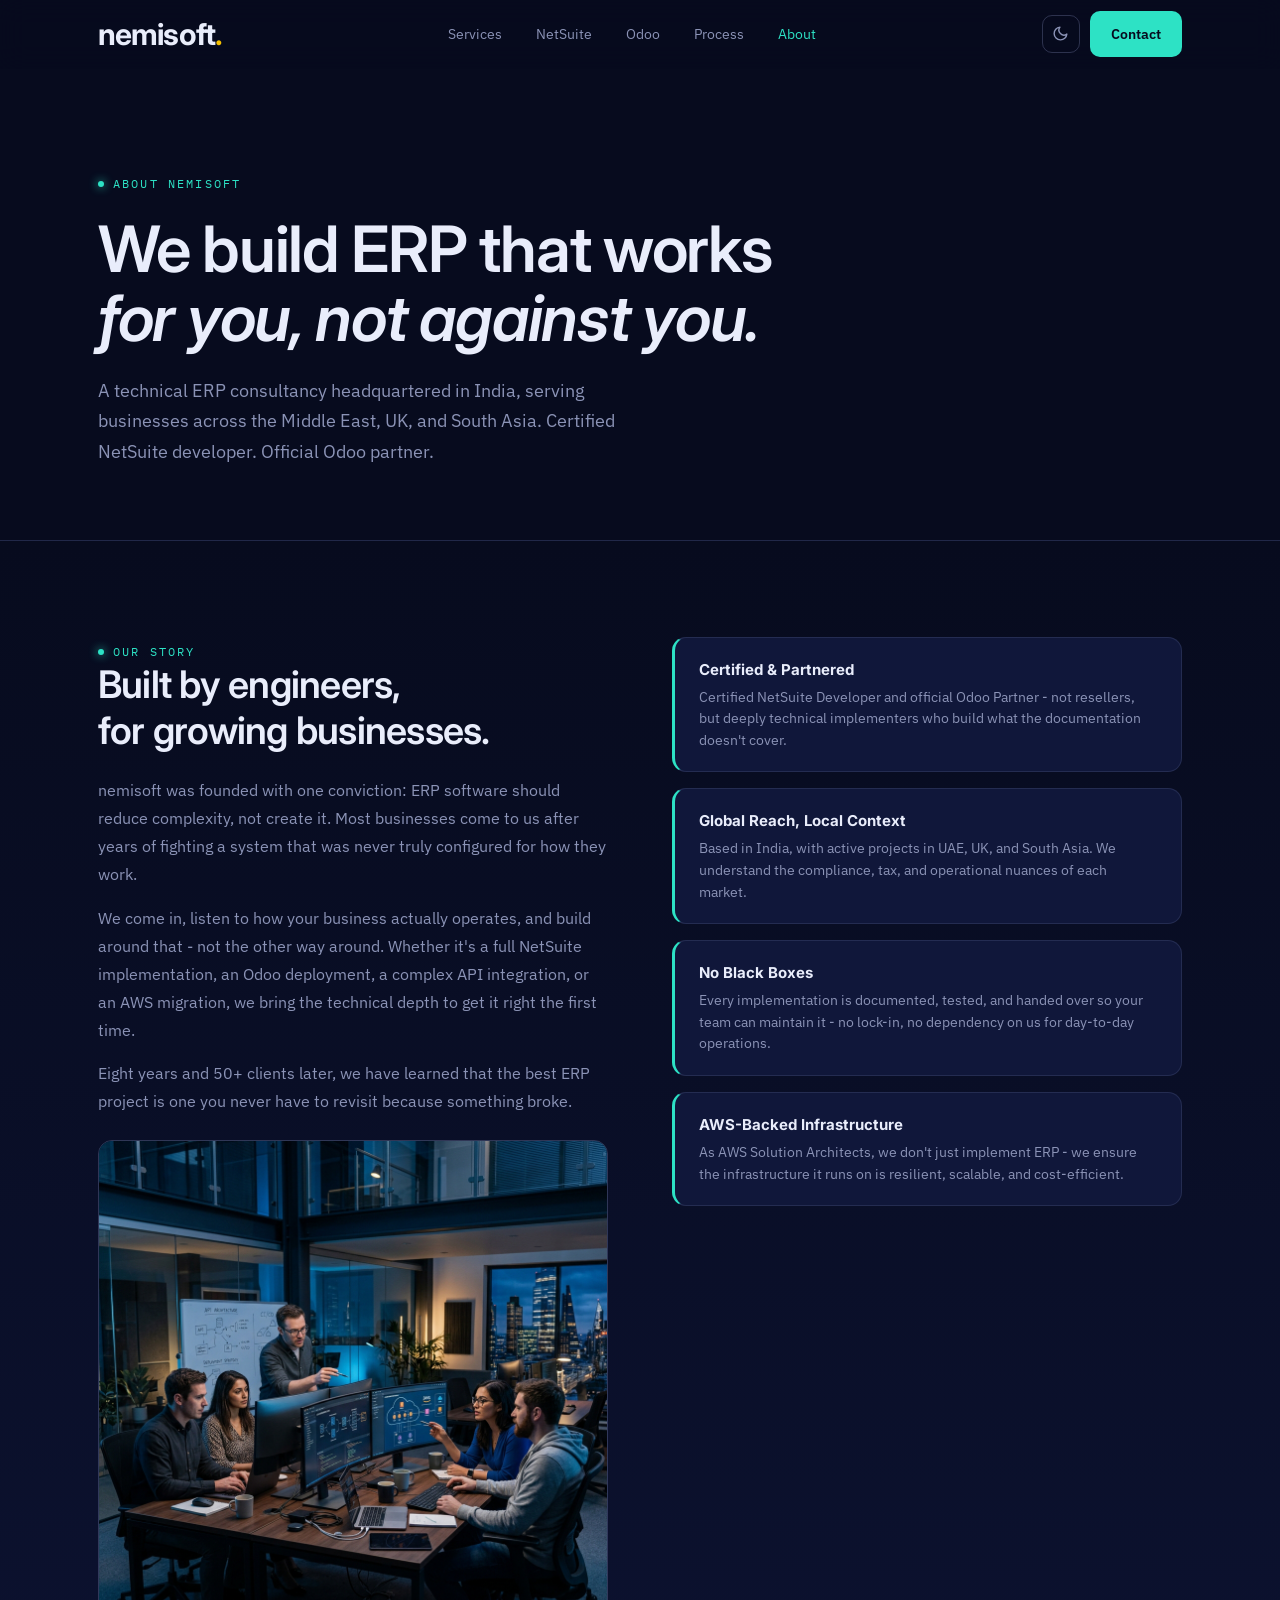
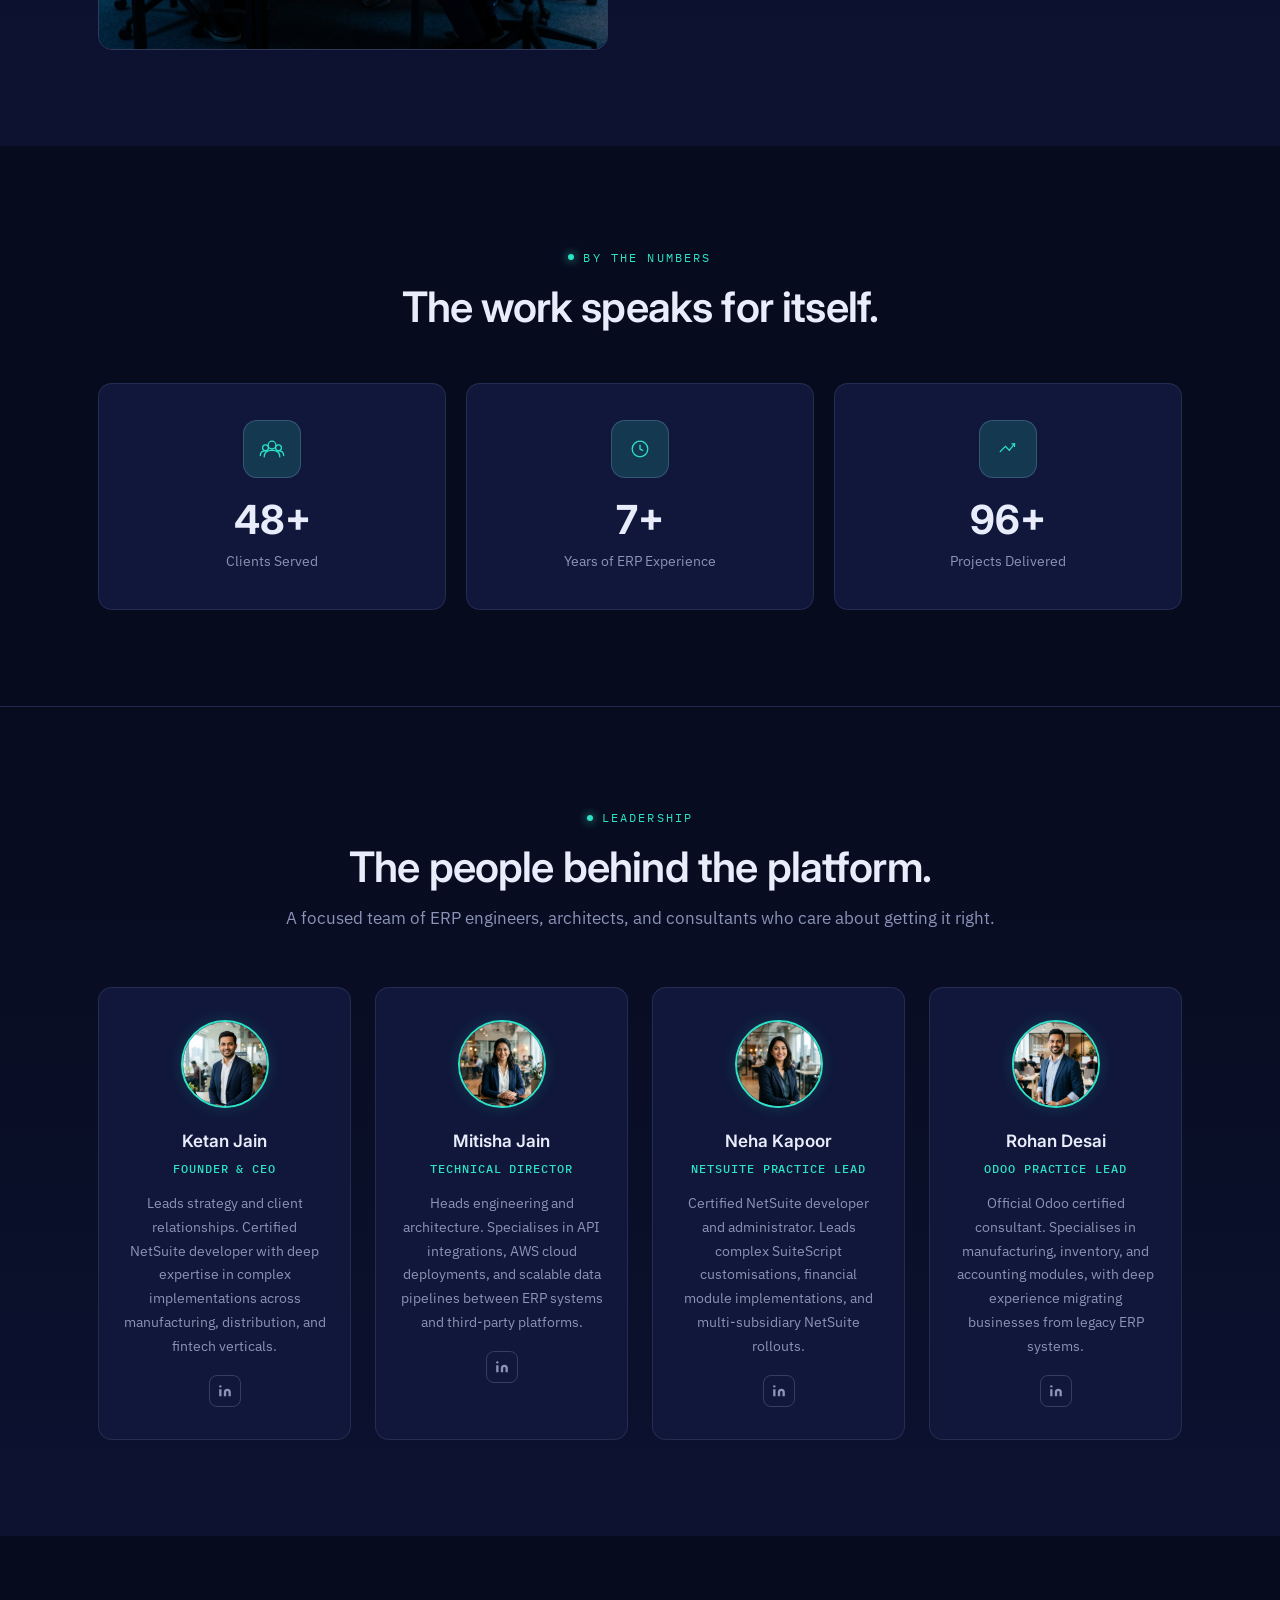
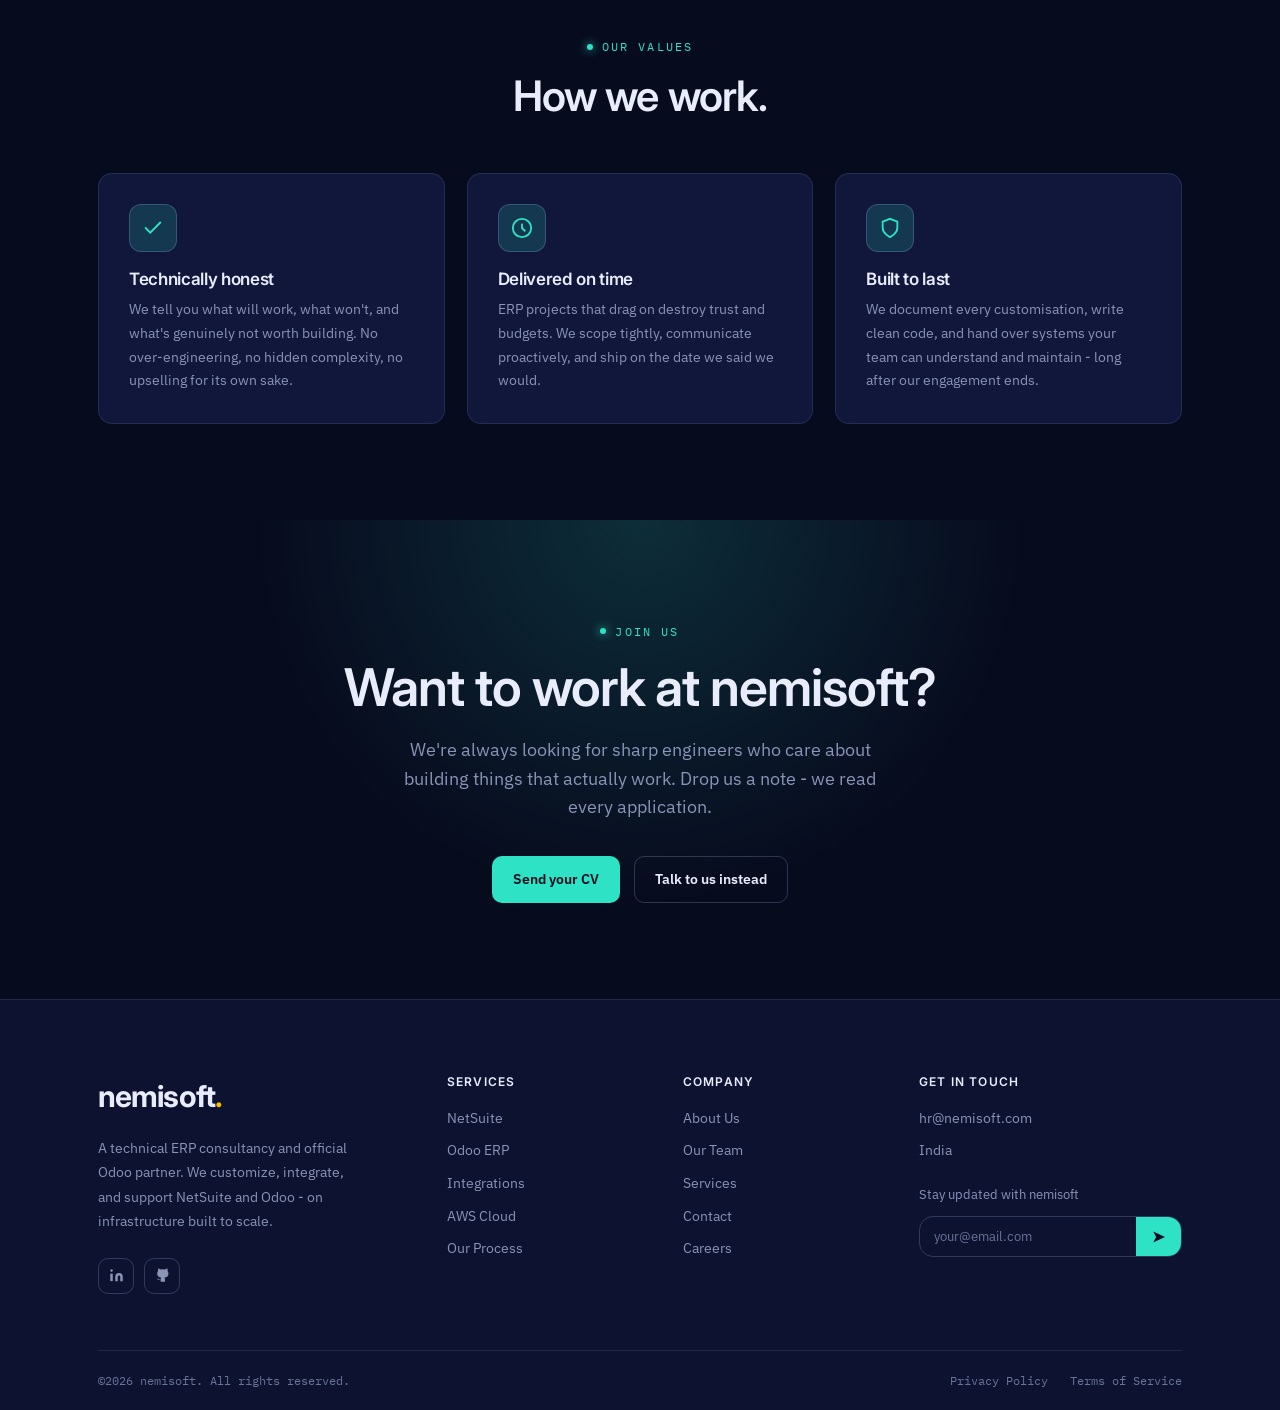
==== commit 1da75357: "images added" ====
--- a/about.html
+++ b/about.html
@@ -1,4 +1,4 @@
-<!DOCTYPE html>
+﻿<!DOCTYPE html>
 <html lang="en">
 <head>
 <meta charset="UTF-8">
--- a/styles.css
+++ b/styles.css
@@ -213,12 +213,12 @@
 .step p{color:var(--muted);font-size:14px;line-height:1.65}
 
 /* why */
-.why-head{display:grid;grid-template-columns:1.05fr .95fr;gap:56px;align-items:center;margin-bottom:54px}
+.why-head{display:grid;grid-template-columns:1.05fr .95fr;gap:56px;align-items:start;margin-bottom:54px}
 .why-head .sec-head{margin-bottom:0}
-.why-photo{border-radius:var(--r);overflow:hidden;border:1px solid var(--line-strong);aspect-ratio:4/3;box-shadow:0 12px 40px -15px rgba(0,0,0,.4);transition:border-color .3s,transform .3s}
-.why-photo:hover{border-color:var(--teal);transform:translateY(-3px)}
-.why-photo img{width:100%;height:100%;object-fit:cover;display:block;transition:transform .5s ease}
-.why-photo:hover img{transform:scale(1.04)}
+.why-photo{border-radius:var(--r);overflow:hidden;border:1px solid var(--line-strong);aspect-ratio:4/3;box-shadow:0 12px 40px -15px rgba(0,0,0,.4)}
+.why-photo img{width:100%;height:100%;object-fit:cover;display:block}
+.why-photo.diagram{aspect-ratio:3/2;background:var(--panel)}
+.why-photo.diagram img{width:100%;height:100%;object-fit:contain}
 .why-grid{display:grid;grid-template-columns:repeat(3,1fr);gap:20px}
 .why{border:1px solid var(--line);border-radius:var(--r);padding:28px;background:linear-gradient(180deg,var(--ink-2),var(--ink))}
 .why h3{font-size:17px;margin-bottom:10px;display:flex;align-items:center;gap:11px}
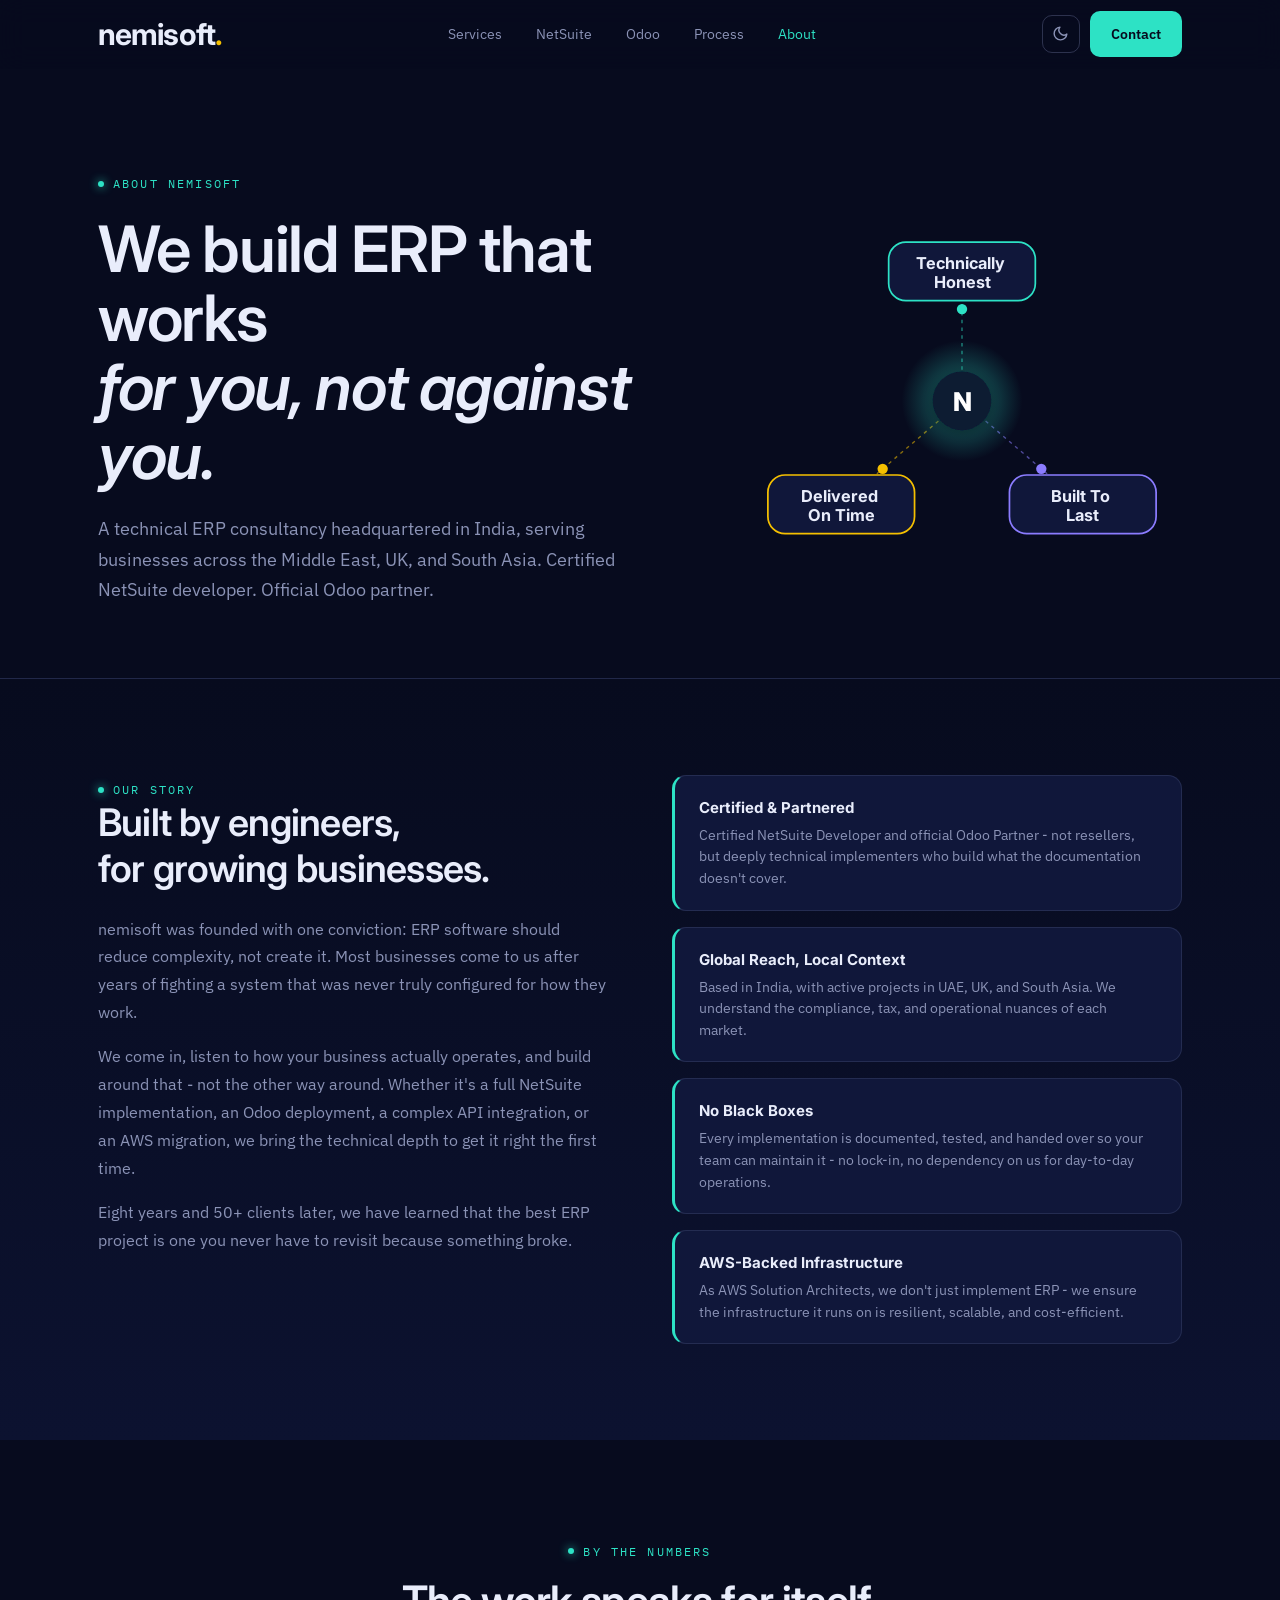
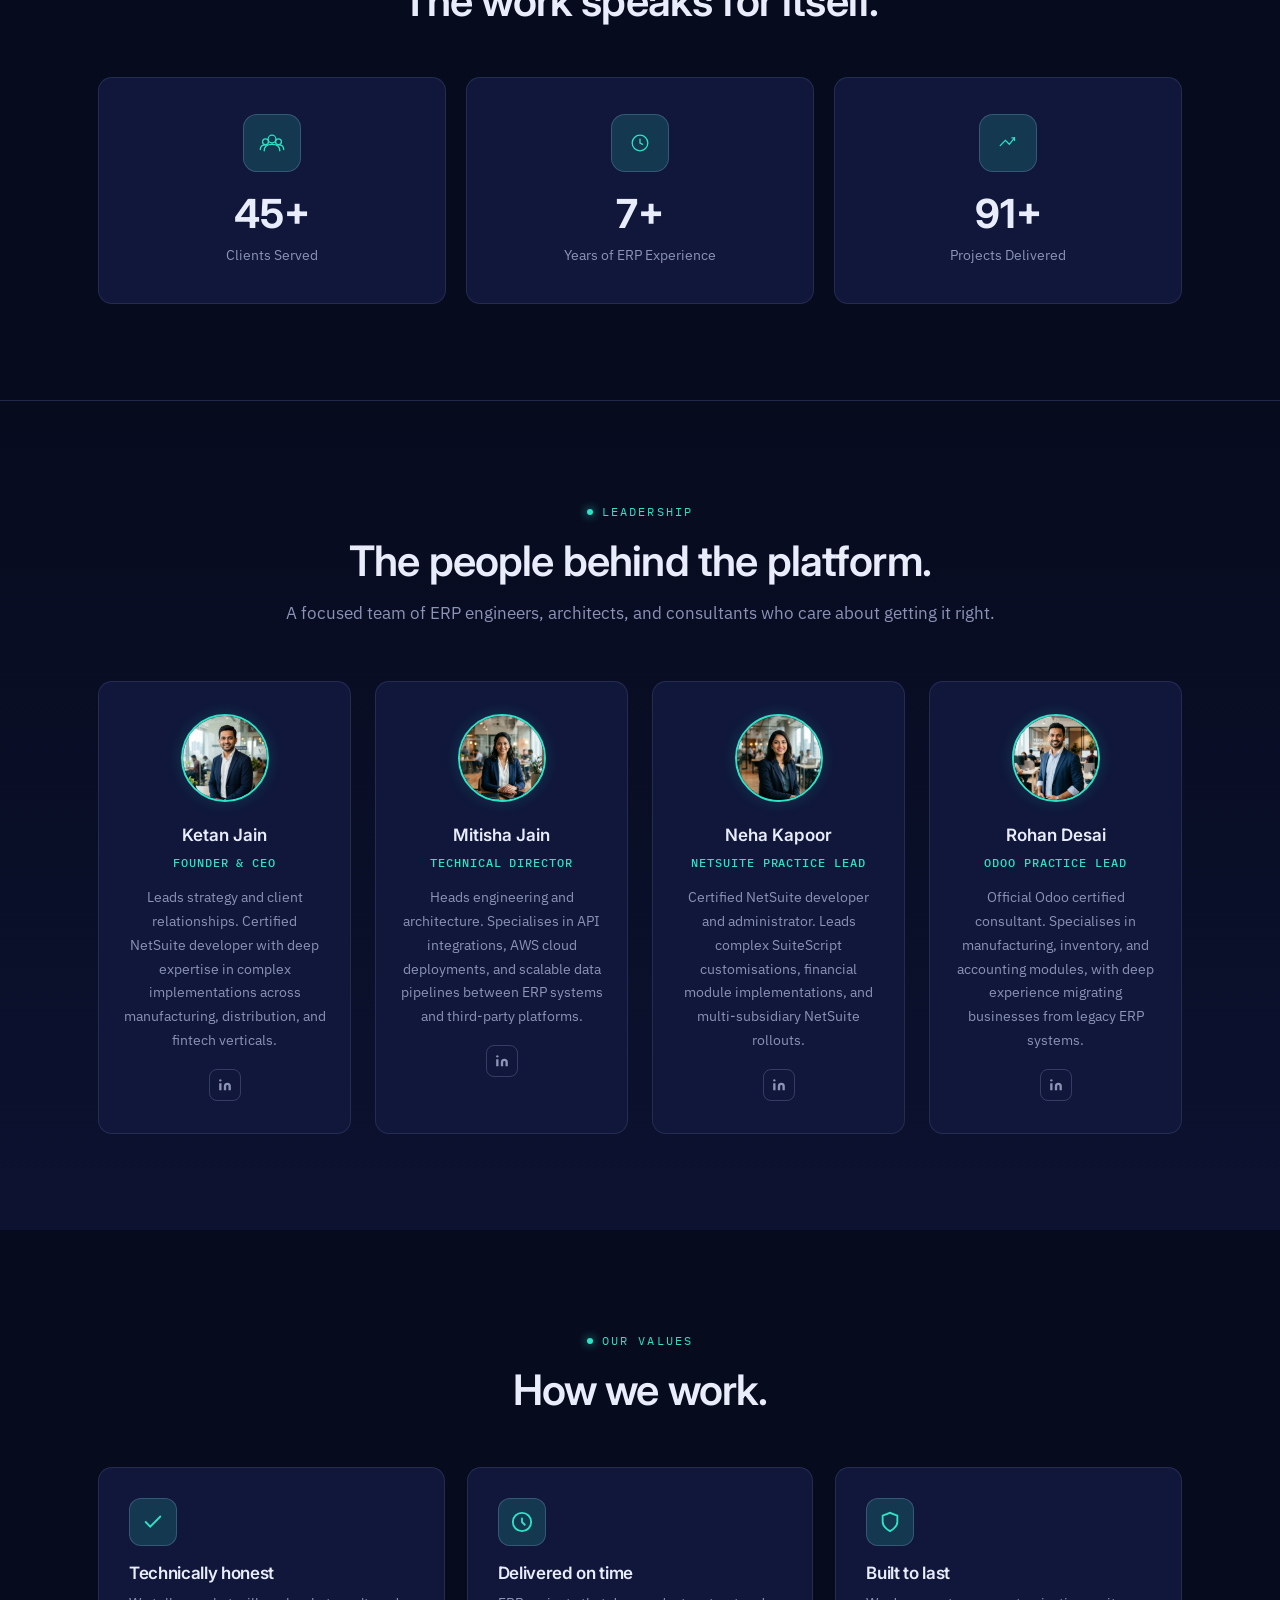
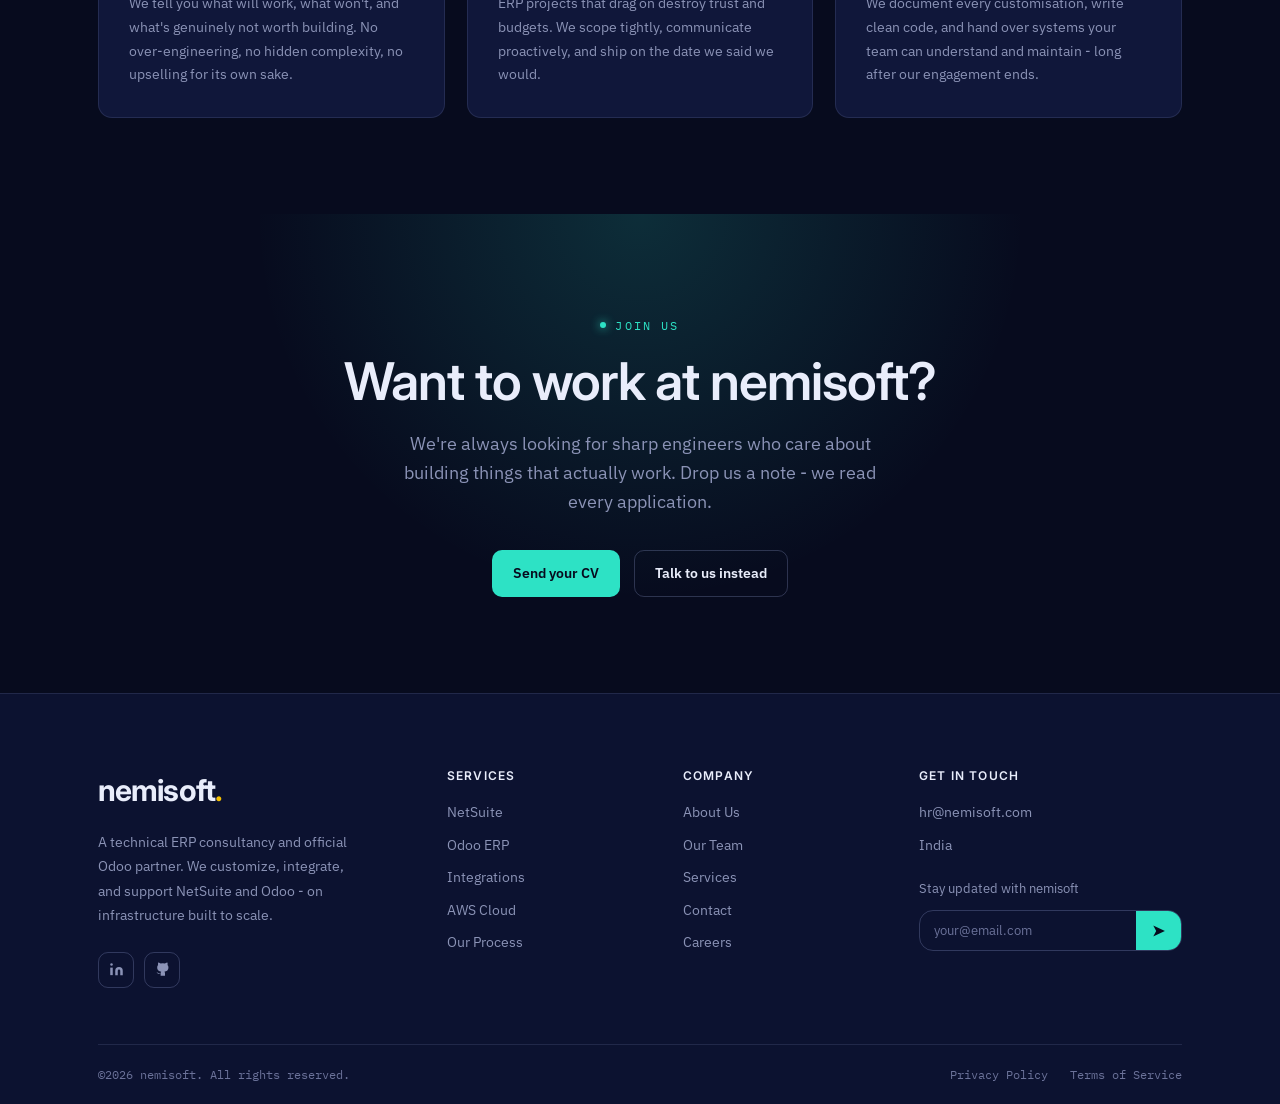
==== commit 74fbc833: "added animation on about us page and Converted for mobile view" ====
--- a/about.html
+++ b/about.html
@@ -29,6 +29,9 @@
           <svg class="icon-sun" width="17" height="17" viewBox="0 0 24 24" fill="none" stroke="currentColor" stroke-width="2" stroke-linecap="round" stroke-linejoin="round" style="display:none"><circle cx="12" cy="12" r="5"/><line x1="12" y1="1" x2="12" y2="3"/><line x1="12" y1="21" x2="12" y2="23"/><line x1="4.22" y1="4.22" x2="5.64" y2="5.64"/><line x1="18.36" y1="18.36" x2="19.78" y2="19.78"/><line x1="1" y1="12" x2="3" y2="12"/><line x1="21" y1="12" x2="23" y2="12"/><line x1="4.22" y1="19.78" x2="5.64" y2="18.36"/><line x1="18.36" y1="5.64" x2="19.78" y2="4.22"/></svg>
         </button>
         <a href="index.html#contact" class="btn btn-primary">Contact</a>
+        <button class="nav-toggle" id="navToggle" aria-label="Toggle navigation menu" aria-expanded="false">
+          <span></span><span></span><span></span>
+        </button>
       </div>
     </nav>
   </div>
@@ -36,10 +39,81 @@
 
 <!-- ABOUT HERO -->
 <section class="about-hero">
-  <div class="wrap">
-    <span class="eyebrow">About nemisoft</span>
-    <h1>We build ERP that works<br><em>for you, not against you.</em></h1>
-    <p class="lede">A technical ERP consultancy headquartered in India, serving businesses across the Middle East, UK, and South Asia. Certified NetSuite developer. Official Odoo partner.</p>
+  <div class="wrap about-hero-grid">
+    <div class="about-hero-content">
+      <span class="eyebrow">About nemisoft</span>
+      <h1>We build ERP that works<br><em>for you, not against you.</em></h1>
+      <p class="lede">A technical ERP consultancy headquartered in India, serving businesses across the Middle East, UK, and South Asia. Certified NetSuite developer. Official Odoo partner.</p>
+    </div>
+    <div class="about-hero-visual">
+      <div class="venn-wrap">
+        <svg class="venn-svg" viewBox="0 0 510 410" xmlns="http://www.w3.org/2000/svg"
+             role="img" aria-label="Our three core values - technically honest, delivered on time, built to last - radiating from the nemisoft mark">
+          <defs>
+            <radialGradient id="vennGlow" cx="50%" cy="50%" r="50%">
+              <stop offset="0%" stop-color="var(--venn-glow-color)" stop-opacity="0.5" />
+              <stop offset="100%" stop-color="var(--venn-glow-color)" stop-opacity="0" />
+            </radialGradient>
+            <filter id="vennHubShadow" x="-80%" y="-80%" width="260%" height="260%">
+              <feDropShadow dx="0" dy="3" stdDeviation="6" flood-color="#000000" flood-opacity="0.35" />
+            </filter>
+          </defs>
+
+          <line class="venn-connector venn-connector--a" x1="255" y1="220" x2="255" y2="70" />
+          <line class="venn-connector venn-connector--b" x1="255" y1="220" x2="115" y2="340" />
+          <line class="venn-connector venn-connector--c" x1="255" y1="220" x2="395" y2="340" />
+
+          <circle class="venn-glow" cx="255" cy="220" r="70" fill="url(#vennGlow)" />
+
+          <g class="venn-node venn-node--a" transform="translate(255,70)">
+            <rect x="-85" y="-34" width="170" height="68" rx="20" />
+            <text class="venn-node-label" x="0" y="-3" text-anchor="middle">
+              <tspan x="0" dy="0">Technically</tspan>
+              <tspan x="0" dy="1.15em">Honest</tspan>
+            </text>
+          </g>
+
+          <g class="venn-node venn-node--b" transform="translate(115,340)">
+            <rect x="-85" y="-34" width="170" height="68" rx="20" />
+            <text class="venn-node-label" x="0" y="-3" text-anchor="middle">
+              <tspan x="0" dy="0">Delivered</tspan>
+              <tspan x="0" dy="1.15em">On Time</tspan>
+            </text>
+          </g>
+
+          <g class="venn-node venn-node--c" transform="translate(395,340)">
+            <rect x="-85" y="-34" width="170" height="68" rx="20" />
+            <text class="venn-node-label" x="0" y="-3" text-anchor="middle">
+              <tspan x="0" dy="0">Built To</tspan>
+              <tspan x="0" dy="1.15em">Last</tspan>
+            </text>
+          </g>
+
+          <circle class="venn-orbit-dot venn-orbit-dot--a" r="6">
+            <animateMotion dur="4s" begin="0s" repeatCount="indefinite"
+              calcMode="linear" keyPoints="0;1;0" keyTimes="0;0.5;1"
+              path="M 255,220 L 255,104" />
+          </circle>
+
+          <circle class="venn-orbit-dot venn-orbit-dot--b" r="6">
+            <animateMotion dur="4s" begin="0s" repeatCount="indefinite"
+              calcMode="linear" keyPoints="0;1;0" keyTimes="0;0.5;1"
+              path="M 255,220 L 154.7,306" />
+          </circle>
+
+          <circle class="venn-orbit-dot venn-orbit-dot--c" r="6">
+            <animateMotion dur="4s" begin="0s" repeatCount="indefinite"
+              calcMode="linear" keyPoints="0;1;0" keyTimes="0;0.5;1"
+              path="M 255,220 L 355.3,306" />
+          </circle>
+
+          <g class="venn-hub" transform="translate(255,220)" filter="url(#vennHubShadow)">
+            <circle class="venn-hub-circle" r="34" />
+            <text class="venn-hub-icon" x="0" y="1" text-anchor="middle" dominant-baseline="central">N</text>
+          </g>
+        </svg>
+      </div>
+    </div>
   </div>
 </section>
 
@@ -53,9 +127,7 @@
         <p>nemisoft was founded with one conviction: ERP software should reduce complexity, not create it. Most businesses come to us after years of fighting a system that was never truly configured for how they work.</p>
         <p>We come in, listen to how your business actually operates, and build around that - not the other way around. Whether it's a full NetSuite implementation, an Odoo deployment, a complex API integration, or an AWS migration, we bring the technical depth to get it right the first time.</p>
         <p>Eight years and 50+ clients later, we have learned that the best ERP project is one you never have to revisit because something broke.</p>
-        <div class="about-story-photo reveal" style="margin-top:24px;border-radius:var(--r);overflow:hidden;border:1px solid var(--line-strong);">
-          <img src="about_story.png" alt="nemisoft engineering team collaborating on ERP implementations" style="width:100%;height:auto;display:block;">
-        </div>
+        
       </div>
       <div class="about-hl-list reveal">
         <div class="about-hl">
--- a/styles.css
+++ b/styles.css
@@ -89,6 +89,15 @@
   transition:border-color .2s,color .2s;flex:none;
 }
 .theme-toggle:hover{border-color:var(--teal);color:var(--teal)}
+.nav-toggle{
+  display:none;flex-direction:column;justify-content:space-between;
+  width:38px;height:38px;padding:9px;background:transparent;
+  border:1px solid var(--line-strong);border-radius:10px;cursor:pointer;flex:none;
+}
+.nav-toggle span{display:block;height:2px;width:100%;background:var(--text);border-radius:2px;transition:transform .25s ease,opacity .25s ease}
+.nav-toggle.open span:nth-child(1){transform:translateY(8px) rotate(45deg)}
+.nav-toggle.open span:nth-child(2){opacity:0}
+.nav-toggle.open span:nth-child(3){transform:translateY(-8px) rotate(-45deg)}
 
 /* ---------- HERO ---------- */
 .hero{position:relative;padding:84px 0 70px}
@@ -307,6 +316,43 @@
 .about-hero .eyebrow{margin-bottom:20px}
 .about-hero h1{font-size:clamp(38px,5.4vw,64px);max-width:720px;margin-bottom:24px}
 .about-hero .lede{font-size:18px;color:var(--muted);max-width:560px;line-height:1.7}
+.about-hero-grid{display:flex;align-items:center;gap:48px}
+.about-hero-content{flex:1;min-width:0}
+.about-hero-visual{flex:0 0 440px}
+
+/* ---------- ORBITING DOTS HUB DIAGRAM ---------- */
+.venn-wrap{
+  --venn-accent-a:var(--teal);
+  --venn-accent-b:var(--logo-dot);
+  --venn-accent-c:#8B7CFF;
+  --venn-label-color:var(--text);
+  --venn-hub-color:#0A1A33;
+  --venn-glow-color:var(--teal);
+  width:100%;max-width:520px;min-width:220px;margin:0 auto;
+}
+.venn-svg{display:block;width:100%;height:auto;background:transparent;overflow:visible}
+.venn-connector{stroke-width:1.6;stroke-dasharray:4 5;opacity:.55}
+.venn-connector--a{stroke:var(--venn-accent-a)}
+.venn-connector--b{stroke:var(--venn-accent-b)}
+.venn-connector--c{stroke:var(--venn-accent-c)}
+.venn-glow{pointer-events:none}
+.venn-node rect{fill:var(--panel);stroke-width:2}
+.venn-node--a rect{stroke:var(--venn-accent-a)}
+.venn-node--b rect{stroke:var(--venn-accent-b)}
+.venn-node--c rect{stroke:var(--venn-accent-c)}
+.venn-node-label{font-family:"Inter",sans-serif;font-weight:700;font-size:19px;fill:var(--venn-label-color)}
+.venn-orbit-dot--a{fill:var(--venn-accent-a)}
+.venn-orbit-dot--b{fill:var(--venn-accent-b)}
+.venn-orbit-dot--c{fill:var(--venn-accent-c)}
+.venn-hub-circle{fill:var(--venn-hub-color)}
+.venn-hub-icon{font-family:"Inter",sans-serif;font-weight:800;font-size:30px;fill:#fff}
+@media(max-width:920px){
+  .about-hero-grid{flex-direction:column;align-items:stretch}
+  .about-hero-visual{flex:none;max-width:400px;margin:0 auto}
+}
+@media(max-width:480px){
+  .venn-node-label{font-size:16px}
+}
 .about-story-grid{display:grid;grid-template-columns:1fr 1fr;gap:64px;align-items:start}
 .about-story-text h2{font-size:clamp(26px,3.2vw,38px);line-height:1.2;margin-bottom:24px}
 .about-story-text p{color:var(--muted);line-height:1.8;margin-bottom:16px;font-size:15.5px}
@@ -452,10 +498,52 @@
 @media(max-width:920px){
   .ind-grid,.eco-grid,.cs-grid{grid-template-columns:1fr}
   .form-row{grid-template-columns:1fr}
+
+  /* mobile nav */
+  .nav-toggle{display:flex}
+  .nav-links{
+    position:absolute;top:68px;left:0;right:0;z-index:60;
+    flex-direction:column;align-items:stretch;gap:2px;
+    background:var(--panel);border-bottom:1px solid var(--line-strong);
+    padding:10px 28px 18px;
+    opacity:0;visibility:hidden;transform:translateY(-8px);
+    transition:opacity .25s ease,transform .25s ease,visibility .25s;
+    box-shadow:0 20px 44px -20px rgba(0,0,0,.45);
+    max-height:calc(100vh - 68px);overflow-y:auto;
+  }
+  .nav-links.open{opacity:1;visibility:visible;transform:none}
+  .nav-links a{padding:13px 0;border-bottom:1px solid var(--line)}
+  .nav-links a:last-child{border-bottom:none}
+  .nav-right .btn-ghost,.nav-right>a.btn-primary{display:none}
+
+  /* layout stacking */
+  .hero-grid,.why-head,.about-story-grid{grid-template-columns:1fr;gap:36px}
+  .svc-grid,.ns-grid{grid-template-columns:1fr}
+  .proc,.why-grid,.values-grid,.footer-main,.team-grid{grid-template-columns:repeat(2,1fr)}
+  .testi-card{flex:0 0 calc(100% - 12px)}
+}
+@media(max-width:680px){
+  .wrap{padding:0 20px}
+  .hero{padding:64px 0 48px}
+  section{padding:64px 0}
+  .sec-head{margin-bottom:38px}
+  .proc,.stats-grid,.why-grid,.values-grid,.footer-main,.team-grid{grid-template-columns:1fr}
+  .footer-main{gap:36px}
+  .partner-logos{align-items:flex-start}
+  .pl-ns-img,.pl-logo-img,.pl-odoo-img{width:150px;height:52px}
 }
 @media(max-width:640px){
   .comp-table{font-size:12px}
   .comp-table th,.comp-table td{padding:12px 14px}
+  .hero-cta,.cta-row{flex-direction:column;align-items:stretch}
+  .hero-meta{gap:16px 24px}
+}
+@media(max-width:480px){
+  nav{height:60px}
+  .nav-links{top:60px}
+  .logo{font-size:24px}
+  .pl-ns-img,.pl-logo-img,.pl-odoo-img{width:120px;height:44px}
+  .stat-num{font-size:32px}
 }
 @media(prefers-reduced-motion:reduce){
   *{animation:none!important;transition:none!important}
